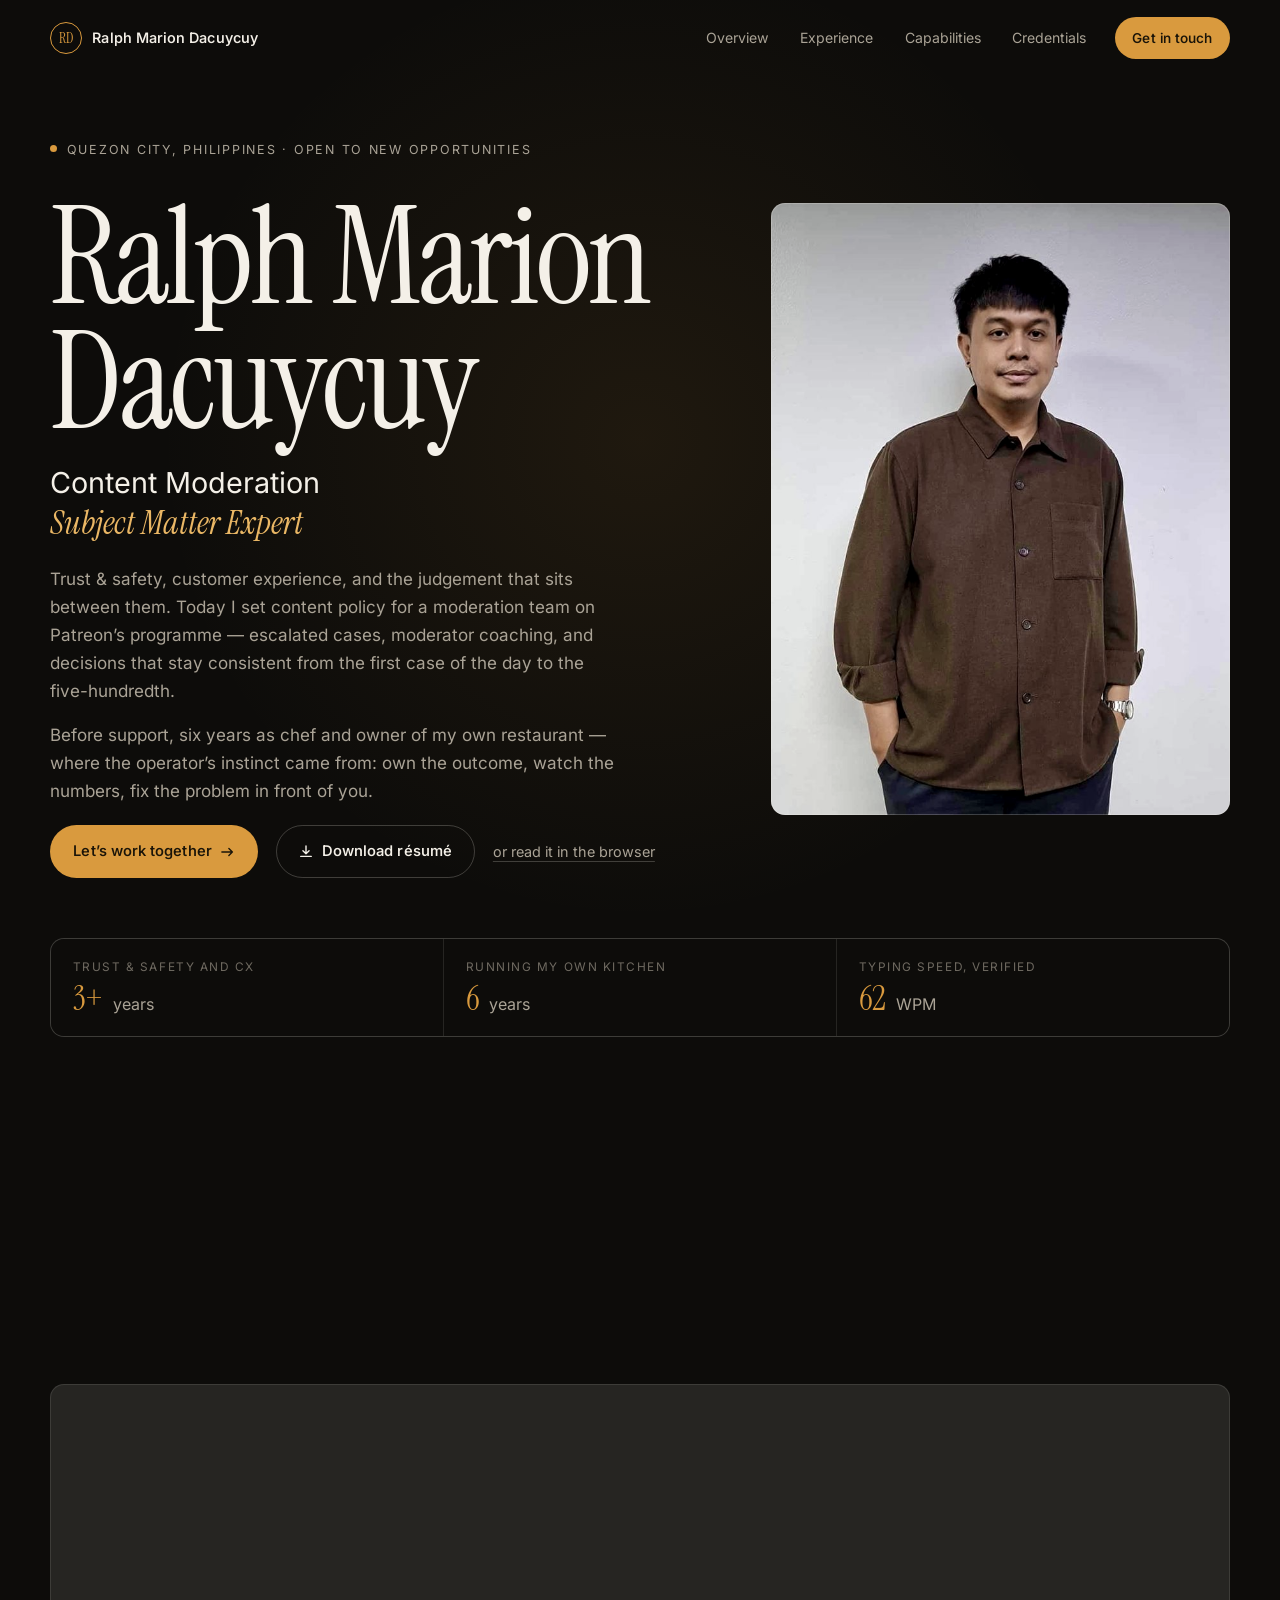
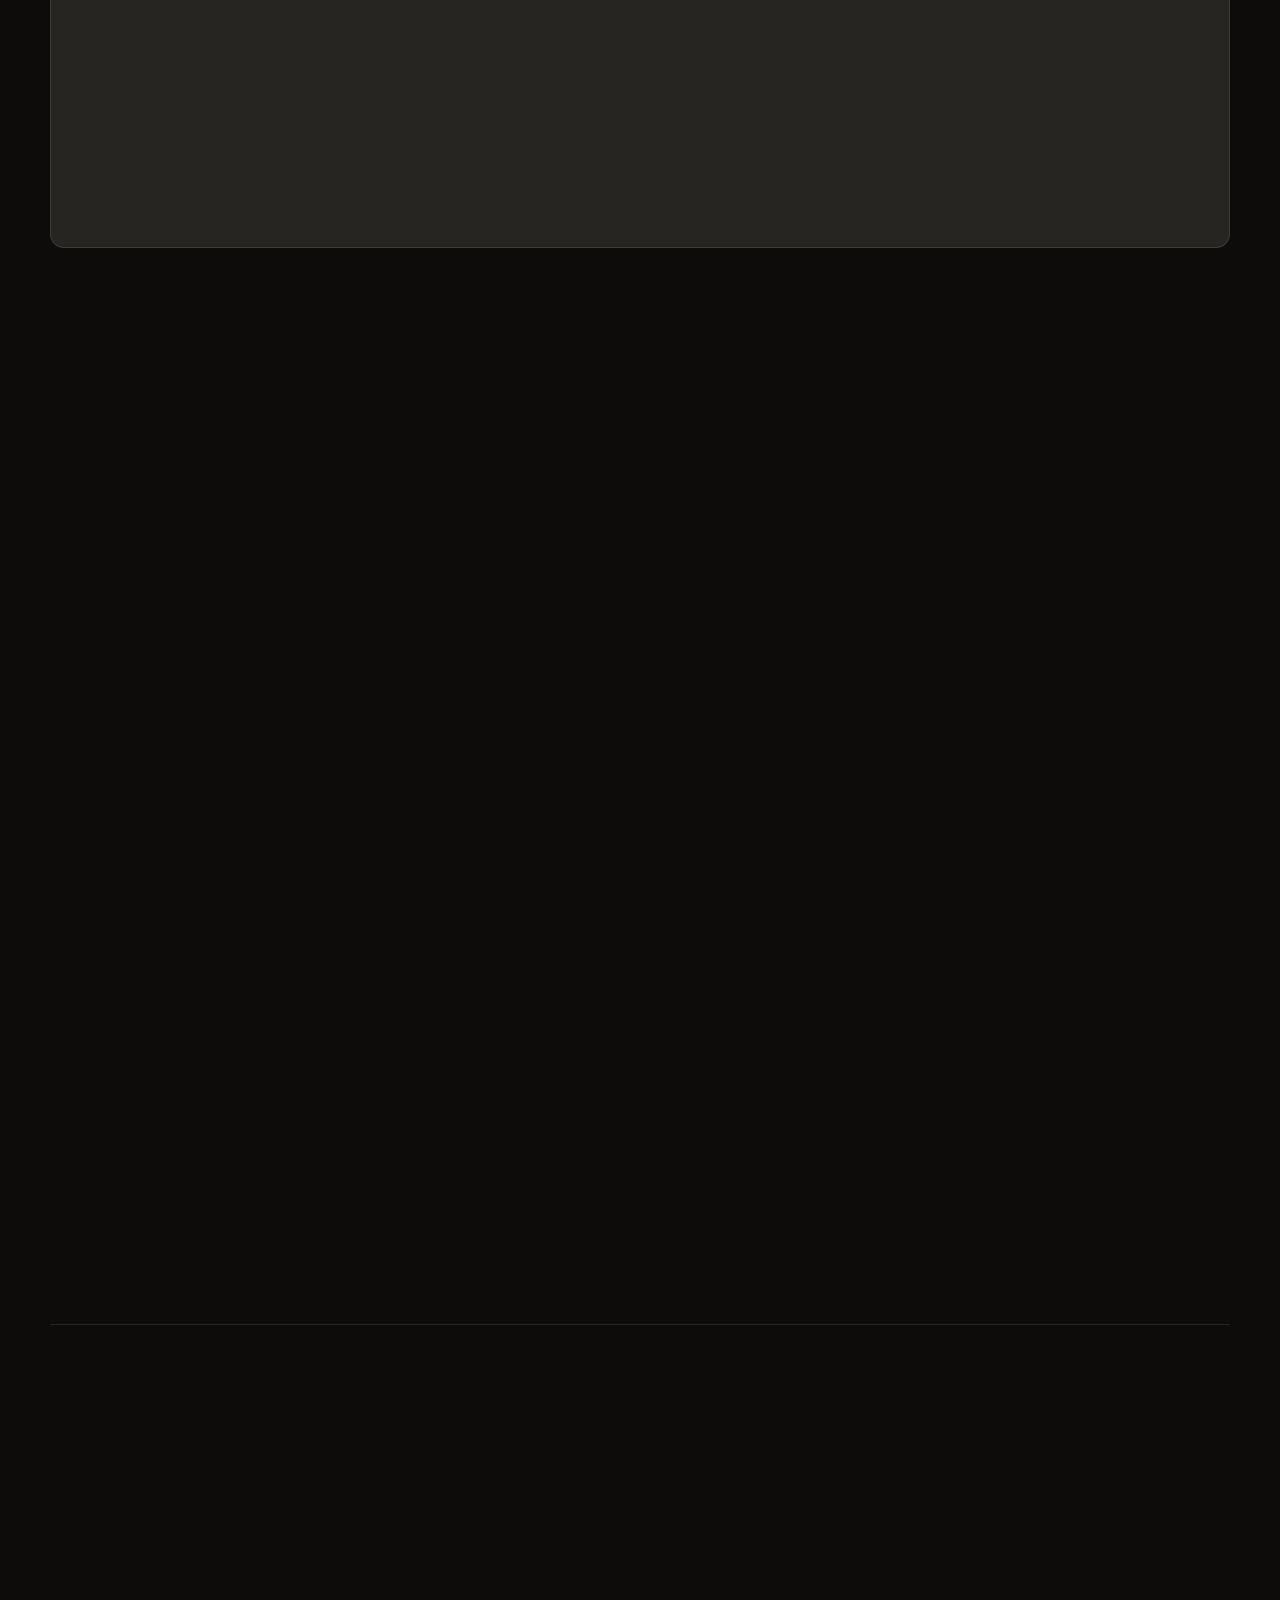
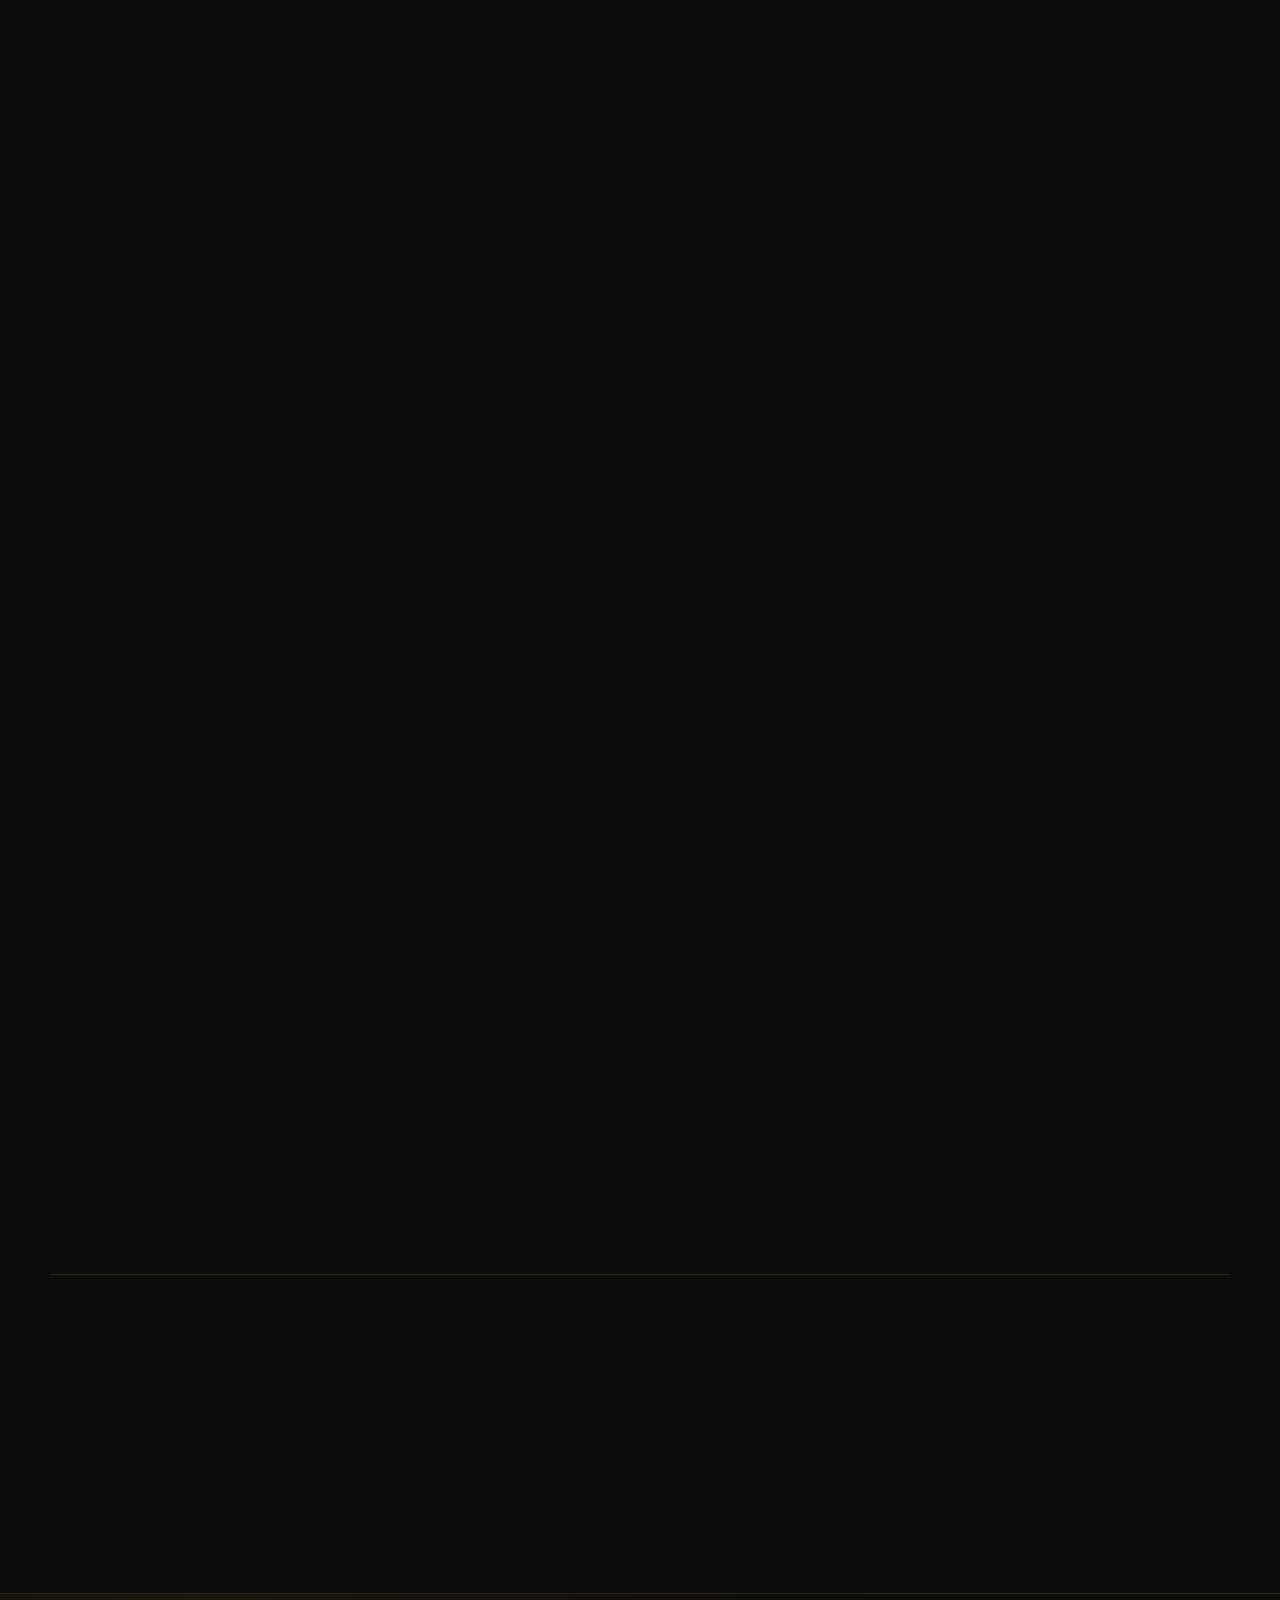
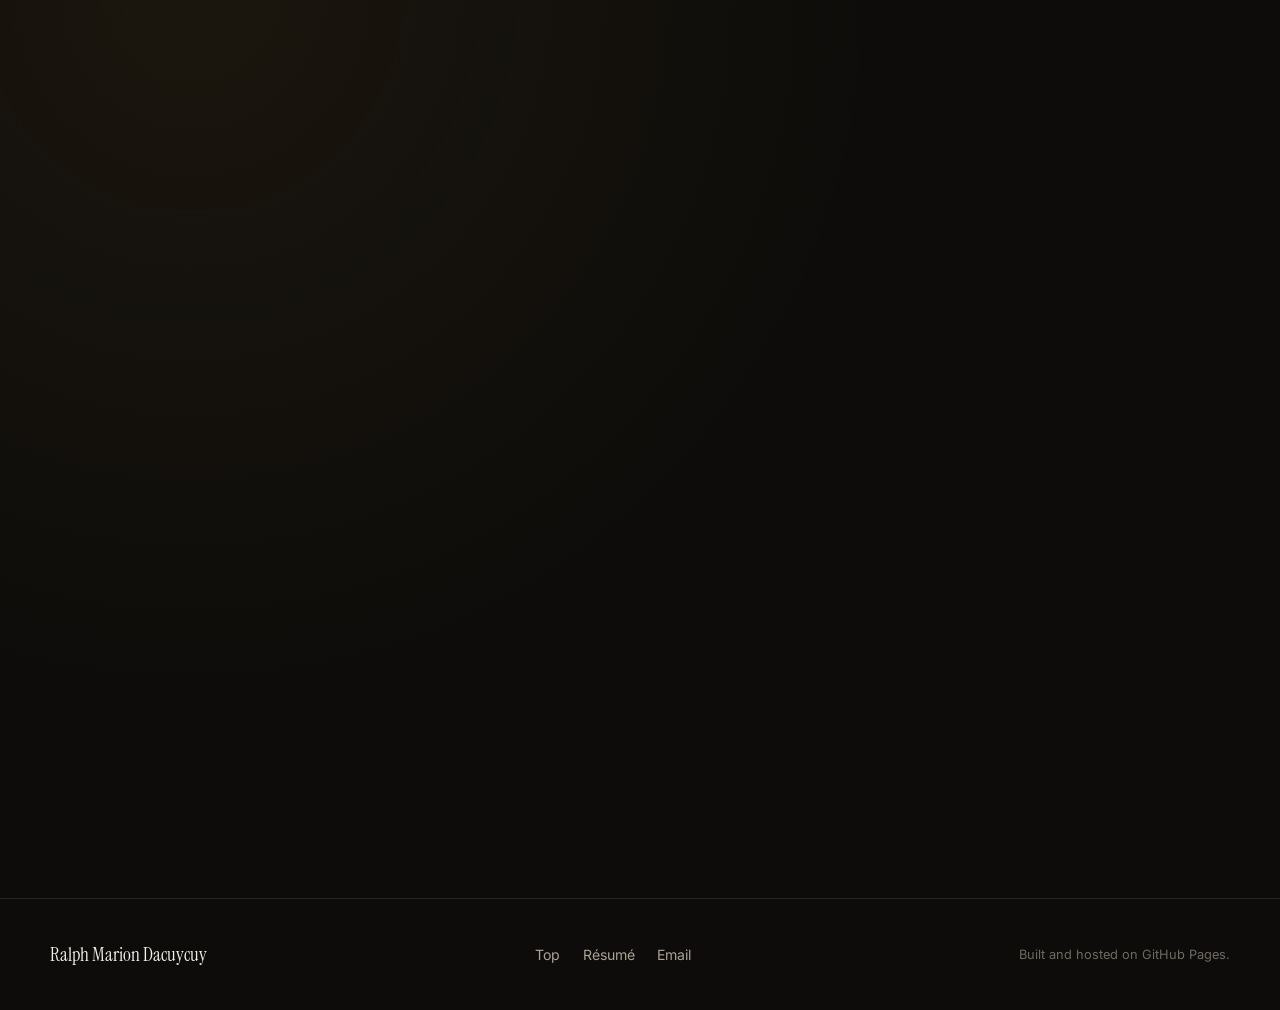
==== index.html @ 5652cc03 "feat: build one-page portfolio with experience and capabilities Editorial dark layout built around t" ====
<!DOCTYPE html>
<html lang="en">
<head>
<meta charset="utf-8">
<meta name="viewport" content="width=device-width, initial-scale=1">
<title>Ralph Marion Dacuycuy &mdash; Content Moderation &amp; Trust &amp; Safety Specialist</title>
<meta name="description" content="Ralph Marion Dacuycuy is a Content Moderation Subject Matter Expert based in Quezon City, Philippines. Three years across trust &amp; safety and customer experience programmes for Patreon, T-Mobile, Nike and Amazon sellers &mdash; after six years running his own restaurant.">
<meta name="author" content="Ralph Marion Dacuycuy">
<link rel="canonical" href="https://dralphmarion-hash.github.io/ralphmariondacuycuy/">

<meta property="og:type" content="profile">
<meta property="og:title" content="Ralph Marion Dacuycuy &mdash; Content Moderation &amp; Trust &amp; Safety Specialist">
<meta property="og:description" content="Content Moderation Subject Matter Expert. Three years in trust &amp; safety and customer experience, after six years running his own restaurant.">
<meta property="og:url" content="https://dralphmarion-hash.github.io/ralphmariondacuycuy/">
<meta property="og:image" content="https://dralphmarion-hash.github.io/ralphmariondacuycuy/assets/img/og.jpg">
<meta property="og:image:width" content="1200">
<meta property="og:image:height" content="630">
<meta property="og:image:alt" content="Ralph Marion Dacuycuy, Content Moderation Subject Matter Expert">
<meta property="og:locale" content="en_PH">
<meta property="profile:first_name" content="Ralph Marion">
<meta property="profile:last_name" content="Dacuycuy">
<meta name="twitter:card" content="summary_large_image">
<meta name="twitter:title" content="Ralph Marion Dacuycuy &mdash; Content Moderation &amp; Trust &amp; Safety Specialist">
<meta name="twitter:description" content="Content Moderation Subject Matter Expert. Three years in trust &amp; safety and customer experience, after six years running his own restaurant.">
<meta name="twitter:image" content="https://dralphmarion-hash.github.io/ralphmariondacuycuy/assets/img/og.jpg">
<meta name="theme-color" content="#0d0c0a">

<link rel="icon" href="assets/img/favicon.svg" type="image/svg+xml">
<link rel="alternate icon" href="assets/img/favicon-32.png" sizes="32x32" type="image/png">
<link rel="apple-touch-icon" href="assets/img/apple-touch-icon.png">

<link rel="preload" href="assets/fonts/instrument-serif-latin-400.woff2" as="font" type="font/woff2" crossorigin>
<link rel="preload" href="assets/fonts/inter-latin-var.woff2" as="font" type="font/woff2" crossorigin>
<link rel="stylesheet" href="assets/css/site.css">
<script>document.documentElement.classList.add('js');</script>

<script type="application/ld+json">
{
  "@context": "https://schema.org",
  "@type": "Person",
  "name": "Ralph Marion Dacuycuy",
  "jobTitle": "Content Moderator (Subject Matter Expert)",
  "url": "https://dralphmarion-hash.github.io/ralphmariondacuycuy/",
  "email": "mailto:dralphmarion@gmail.com",
  "image": "https://dralphmarion-hash.github.io/ralphmariondacuycuy/assets/img/portrait-720.jpg",
  "address": {
    "@type": "PostalAddress",
    "addressLocality": "Quezon City",
    "addressCountry": "PH"
  },
  "worksFor": { "@type": "Organization", "name": "IntouchCX" },
  "alumniOf": [
    { "@type": "EducationalOrganization", "name": "Colegio De San Lorenzo" },
    { "@type": "EducationalOrganization", "name": "Magsaysay Center for Hospitality and Culinary Arts" },
    { "@type": "EducationalOrganization", "name": "First Gourmet Academy" }
  ],
  "knowsAbout": [
    "Content moderation",
    "Trust and safety",
    "Content policy",
    "Customer experience",
    "Escalation management",
    "Amazon reimbursement claims",
    "Inventory management",
    "Restaurant operations"
  ]
}
</script>
</head>

<body>
<a class="skip-link" href="#main">Skip to main content</a>

<header class="site-header" id="site-header">
  <div class="wrap header-inner">
    <a class="brand" href="#top">
      <span class="brand-mark" aria-hidden="true">RD</span>
      <span class="brand-name">Ralph Marion Dacuycuy</span>
    </a>

    <nav class="nav-desktop" aria-label="Section navigation">
      <ul>
        <li><a href="#brief" class="nav-link">Overview</a></li>
        <li><a href="#experience" class="nav-link">Experience</a></li>
        <li><a href="#capabilities" class="nav-link">Capabilities</a></li>
        <li><a href="#credentials" class="nav-link">Credentials</a></li>
      </ul>
    </nav>

    <div class="header-actions">
      <a class="btn btn-sm btn-primary" href="#contact">Get in touch</a>
      <button class="nav-toggle" id="nav-toggle" type="button" aria-expanded="false" aria-controls="nav-mobile">
        <span class="nav-toggle-bars" aria-hidden="true"><span></span><span></span></span>
        <span class="sr-only">Open menu</span>
      </button>
    </div>
  </div>
  <div class="scroll-progress" id="scroll-progress" aria-hidden="true"></div>
</header>

<div class="nav-mobile" id="nav-mobile" hidden>
  <nav aria-label="Mobile navigation">
    <ul>
      <li><a href="#brief">Overview</a></li>
      <li><a href="#experience">Experience</a></li>
      <li><a href="#capabilities">Capabilities</a></li>
      <li><a href="#credentials">Credentials</a></li>
      <li><a href="#contact">Contact</a></li>
    </ul>
  </nav>
  <div class="nav-mobile-foot">
    <a class="btn btn-ghost" href="assets/docs/Ralph-Marion-Dacuycuy-Resume.pdf" download>Download r&eacute;sum&eacute; (PDF)</a>
  </div>
</div>

<main id="main">

  <!-- ============ HERO ============ -->
  <section class="hero" id="top">
    <div class="wrap hero-grid">
      <p class="hero-eyebrow">
        <span class="status-dot" aria-hidden="true"></span>
        Quezon City, Philippines &middot; Open to new opportunities
      </p>

      <h1 class="hero-title">Ralph Marion<br>Dacuycuy</h1>

      <p class="hero-role">
        Content Moderation <em>Subject&nbsp;Matter&nbsp;Expert</em>
      </p>

      <figure class="hero-portrait">
        <img src="assets/img/portrait-720.jpg"
             srcset="assets/img/portrait-720.jpg 720w, assets/img/portrait-1080.jpg 1080w"
             sizes="(min-width: 900px) 32vw, 62vw"
             width="720" height="960"
             alt="Portrait of Ralph Marion Dacuycuy"
             fetchpriority="high">
      </figure>

      <div class="hero-lede">
        <p>
          Trust &amp; safety, customer experience, and the judgement that sits between them.
          Today I set content policy for a moderation team on Patreon&rsquo;s programme &mdash;
          escalated cases, moderator coaching, and decisions that stay consistent from the
          first case of the day to the five-hundredth.
        </p>
        <p>
          Before support, six years as chef and owner of my own restaurant &mdash; where the
          operator&rsquo;s instinct came from: own the outcome, watch the numbers, fix the
          problem in front of you.
        </p>
      </div>

      <div class="hero-cta">
        <a class="btn btn-primary" href="#contact">
          Let&rsquo;s work together
          <svg aria-hidden="true" viewBox="0 0 16 16" width="14" height="14"><path d="M1 8h12M9 4l4 4-4 4" fill="none" stroke="currentColor" stroke-width="1.6" stroke-linecap="round" stroke-linejoin="round"/></svg>
        </a>
        <a class="btn btn-ghost" href="assets/docs/Ralph-Marion-Dacuycuy-Resume.pdf" download>
          <svg aria-hidden="true" viewBox="0 0 16 16" width="14" height="14"><path d="M8 1v9m0 0L4.5 6.5M8 10l3.5-3.5M2 13h12" fill="none" stroke="currentColor" stroke-width="1.6" stroke-linecap="round" stroke-linejoin="round"/></svg>
          Download r&eacute;sum&eacute;
        </a>
        <a class="link-quiet" href="resume.html">or read it in the browser</a>
      </div>

      <dl class="hero-facts">
        <div class="fact">
          <dt>Trust &amp; safety and CX</dt>
          <dd><span class="fact-num">3+</span> years</dd>
        </div>
        <div class="fact">
          <dt>Running my own kitchen</dt>
          <dd><span class="fact-num">6</span> years</dd>
        </div>
        <div class="fact">
          <dt>Typing speed, verified</dt>
          <dd><span class="fact-num">62</span> WPM</dd>
        </div>
      </dl>
    </div>
  </section>

  <!-- ============ THE BRIEF ============ -->
  <section class="section section-brief" id="brief" aria-labelledby="brief-title">
    <div class="wrap">
      <div class="section-head reveal">
        <p class="label"><span class="num">01</span> The short version</p>
        <h2 class="section-title" id="brief-title">If you only have twenty seconds</h2>
      </div>

      <div class="brief-grid">
        <div class="brief-card reveal">
          <h3>What I do now</h3>
          <p>
            Content Moderator, Subject Matter Expert at <strong>IntouchCX</strong> on the
            Patreon account. I own policy guidance, escalated-case review, and moderator
            coaching &mdash; the work that keeps a queue&rsquo;s decisions defensible.
          </p>
        </div>

        <div class="brief-card reveal">
          <h3>What I&rsquo;m looking for</h3>
          <p>
            Trust &amp; safety, content policy, or senior customer-experience roles where
            judgement and consistency matter more than raw volume &mdash; and where being
            the person others escalate to is the point of the job.
          </p>
        </div>

        <div class="brief-card reveal">
          <h3>What makes me different</h3>
          <p>
            Most moderation specialists have never carried a P&amp;L. I ran a restaurant
            for six years &mdash; operations, inventory, budgeting, and every complaint that
            came with it. I read a process the way an owner does.
          </p>
        </div>

        <div class="brief-card brief-card-wide reveal">
          <h3>Programmes I&rsquo;ve supported</h3>
          <ul class="account-list">
            <li><span class="account-name">Patreon</span><span class="account-via">via IntouchCX</span></li>
            <li><span class="account-name">T&#8209;Mobile</span><span class="account-via">via Alorica</span></li>
            <li><span class="account-name">Amazon sellers</span><span class="account-via">via Threecolts</span></li>
            <li><span class="account-name">Nike</span><span class="account-via">via Concentrix</span></li>
          </ul>
          <p class="account-note">
            Each of these was delivered as an employee of the outsourcing partner named,
            not of the brand itself.
          </p>
        </div>
      </div>
    </div>
  </section>

  <!-- ============ THROUGH-LINE ============ -->
  <section class="section section-pull" aria-label="Career through-line">
    <div class="wrap">
      <blockquote class="pull-quote reveal">
        <p>
          Every job I&rsquo;ve had comes down to the same thing: make the right call quickly,
          with incomplete information, for someone waiting on the other side.
          <span class="pull-accent">A kitchen taught me the speed. Support taught me the
          patience. Trust &amp; safety taught me the consistency.</span>
        </p>
      </blockquote>
    </div>
  </section>

  <!-- ============ EXPERIENCE ============ -->
  <section class="section section-experience" id="experience" aria-labelledby="experience-title">
    <div class="wrap">
      <div class="section-head reveal">
        <p class="label"><span class="num">02</span> Experience</p>
        <h2 class="section-title" id="experience-title">From the kitchen to the queue</h2>
      </div>

      <ol class="timeline">
        <li class="tl-item reveal" data-current="true">
          <div class="tl-meta">
            <p class="tl-date">Oct 2025 &mdash; Present</p>
            <p class="tl-tag">Trust &amp; safety</p>
          </div>
          <div class="tl-body">
            <h3 class="tl-role">Content Moderator <span class="tl-qual">(Subject Matter Expert)</span></h3>
            <p class="tl-org">IntouchCX <span class="tl-account">Patreon account</span></p>
            <ul class="tl-points">
              <li>Provide guidance and expertise on content policies to ensure accurate and consistent moderation decisions.</li>
              <li>Review complex or escalated cases and support moderators with quality feedback and coaching.</li>
              <li>Monitor trends and policy updates to improve moderation processes and maintain compliance standards.</li>
            </ul>
          </div>
        </li>

        <li class="tl-item reveal">
          <div class="tl-meta">
            <p class="tl-date">Oct 2024 &mdash; Sep 2025</p>
            <p class="tl-tag">Customer experience</p>
          </div>
          <div class="tl-body">
            <h3 class="tl-role">Chat Expert Representative</h3>
            <p class="tl-org">Alorica <span class="tl-account">T&#8209;Mobile account</span></p>
            <ul class="tl-points">
              <li>Quick, accurate response to customer inquiries.</li>
              <li>Troubleshoot and solve technical and service problems.</li>
              <li>Escalate complex cases and ensure customer satisfaction.</li>
            </ul>
          </div>
        </li>

        <li class="tl-item reveal">
          <div class="tl-meta">
            <p class="tl-date">Jan 2024 &mdash; Aug 2024</p>
            <p class="tl-tag">E&#8209;commerce operations</p>
          </div>
          <div class="tl-body">
            <h3 class="tl-role">Amazon Reimbursement Specialist</h3>
            <p class="tl-org">Threecolts</p>
            <ul class="tl-points">
              <li>Identify and audit discrepancies.</li>
              <li>Create, manage, and follow up on claims.</li>
              <li>Track, validate, and optimise recoveries.</li>
            </ul>
          </div>
        </li>

        <li class="tl-item reveal">
          <div class="tl-meta">
            <p class="tl-date">Jan 2023 &mdash; Dec 2023</p>
            <p class="tl-tag">Customer experience</p>
          </div>
          <div class="tl-body">
            <h3 class="tl-role">Advisor I, Customer Service</h3>
            <p class="tl-org">Concentrix CVG Philippines <span class="tl-account">Nike account</span></p>
            <ul class="tl-points">
              <li>Handle order-related inquiries and issues.</li>
              <li>Manage returns, refunds, and exchanges.</li>
              <li>Provide product support and personalised assistance.</li>
            </ul>
          </div>
        </li>

        <li class="tl-item reveal">
          <div class="tl-meta">
            <p class="tl-date">2016 &mdash; 2022</p>
            <p class="tl-tag">Ownership</p>
          </div>
          <div class="tl-body">
            <h3 class="tl-role">Chef &amp; Owner</h3>
            <p class="tl-org">Bun Bros.</p>
            <ul class="tl-points">
              <li>Manage operations, inventory, and quality standards.</li>
              <li>Oversee finances, budgeting, and profitability.</li>
              <li>Handle scheduling, resolve complaints, and focus on high satisfaction to build loyalty and repeat business.</li>
            </ul>
          </div>
        </li>
      </ol>
    </div>
  </section>

  <!-- ============ CAPABILITIES ============ -->
  <section class="section section-capabilities" id="capabilities" aria-labelledby="capabilities-title">
    <div class="wrap">
      <div class="section-head reveal">
        <p class="label"><span class="num">03</span> Capabilities</p>
        <h2 class="section-title" id="capabilities-title">What I actually bring</h2>
      </div>

      <div class="cap-grid">
        <article class="cap-card reveal">
          <h3 class="cap-title">Trust &amp; safety</h3>
          <ul class="tag-list">
            <li>Content policy guidance</li>
            <li>Escalated case review</li>
            <li>Moderation quality feedback</li>
            <li>Moderator coaching</li>
            <li>Policy &amp; trend monitoring</li>
            <li>Compliance standards</li>
          </ul>
        </article>

        <article class="cap-card reveal">
          <h3 class="cap-title">Customer experience</h3>
          <ul class="tag-list">
            <li>Email &amp; chat support</li>
            <li>Technical troubleshooting</li>
            <li>Escalation management</li>
            <li>Returns, refunds &amp; exchanges</li>
            <li>Order management</li>
            <li>CRM tools</li>
          </ul>
        </article>

        <article class="cap-card reveal">
          <h3 class="cap-title">Operations &amp; money</h3>
          <ul class="tag-list">
            <li>Reimbursement processing</li>
            <li>Claims management</li>
            <li>Discrepancy auditing</li>
            <li>Inventory management</li>
            <li>Budgeting &amp; profitability</li>
            <li>Basic accounting &amp; bookkeeping</li>
          </ul>
        </article>

        <article class="cap-card reveal">
          <h3 class="cap-title">Tools &amp; throughput</h3>
          <ul class="tag-list">
            <li>Microsoft Office</li>
            <li>CRM tools</li>
            <li>Data entry</li>
            <li>Typing &mdash; 62 WPM</li>
          </ul>
        </article>

        <article class="cap-card cap-card-quiet reveal">
          <h3 class="cap-title">Hospitality craft</h3>
          <p class="cap-note">From six years running Bun Bros.</p>
          <ul class="tag-list">
            <li>Recipe development</li>
            <li>Menu planning</li>
            <li>Food preparation &amp; safety</li>
          </ul>
        </article>
      </div>
    </div>
  </section>

  <!-- ============ CREDENTIALS ============ -->
  <section class="section section-credentials" id="credentials" aria-labelledby="credentials-title">
    <div class="wrap">
      <div class="section-head reveal">
        <p class="label"><span class="num">04</span> Credentials</p>
        <h2 class="section-title" id="credentials-title">Verifiable, not just claimed</h2>
      </div>

      <h3 class="sub-head reveal">Certifications</h3>
      <p class="sub-note reveal">
        Certificates of completion from Anthropic Education&rsquo;s free, self-paced courses,
        taken to work confidently alongside the AI tooling now used in moderation and support
        queues. Each one links to its official verification page &mdash; check them.
      </p>

      <ul class="cert-grid">
        <li class="cert-card reveal">
          <p class="cert-issuer">Anthropic Education</p>
          <h4 class="cert-name">Claude 101</h4>
          <p class="cert-date"><time datetime="2026-08-09">Completed 9 August 2026</time></p>
          <p class="cert-id">Credential ID <code>z3whpgfqcdu8</code></p>
          <a class="btn btn-outline btn-sm" href="https://verify.skilljar.com/c/z3whpgfqcdu8" target="_blank" rel="noopener noreferrer">
            Verify Claude 101 certificate
            <svg aria-hidden="true" viewBox="0 0 16 16" width="12" height="12"><path d="M6 3h7v7M13 3 4 12" fill="none" stroke="currentColor" stroke-width="1.6" stroke-linecap="round" stroke-linejoin="round"/></svg>
          </a>
        </li>

        <li class="cert-card reveal">
          <p class="cert-issuer">Anthropic Education</p>
          <h4 class="cert-name">Claude Code 101</h4>
          <p class="cert-date"><time datetime="2026-08-09">Completed 9 August 2026</time></p>
          <p class="cert-id">Credential ID <code>4yz83kj8ex7h</code></p>
          <a class="btn btn-outline btn-sm" href="https://verify.skilljar.com/c/4yz83kj8ex7h" target="_blank" rel="noopener noreferrer">
            Verify Claude Code 101 certificate
            <svg aria-hidden="true" viewBox="0 0 16 16" width="12" height="12"><path d="M6 3h7v7M13 3 4 12" fill="none" stroke="currentColor" stroke-width="1.6" stroke-linecap="round" stroke-linejoin="round"/></svg>
          </a>
        </li>

        <li class="cert-card reveal">
          <p class="cert-issuer">Anthropic Education</p>
          <h4 class="cert-name">Claude Platform 101</h4>
          <p class="cert-date"><time datetime="2026-08-09">Completed 9 August 2026</time></p>
          <p class="cert-id">Credential ID <code>9m87yphqqjq8</code></p>
          <a class="btn btn-outline btn-sm" href="https://verify.skilljar.com/c/9m87yphqqjq8" target="_blank" rel="noopener noreferrer">
            Verify Claude Platform 101 certificate
            <svg aria-hidden="true" viewBox="0 0 16 16" width="12" height="12"><path d="M6 3h7v7M13 3 4 12" fill="none" stroke="currentColor" stroke-width="1.6" stroke-linecap="round" stroke-linejoin="round"/></svg>
          </a>
        </li>
      </ul>

      <h3 class="sub-head reveal">Education</h3>
      <ul class="edu-list">
        <li class="edu-item reveal">
          <p class="edu-award">Bachelor of Science in Hotel and Restaurant Management</p>
          <p class="edu-school">Colegio De San Lorenzo</p>
          <p class="edu-years">2016 &ndash; 2017</p>
        </li>
        <li class="edu-item reveal">
          <p class="edu-award">Professional Culinary Arts</p>
          <p class="edu-school">Magsaysay Center for Hospitality and Culinary Arts</p>
          <p class="edu-years">2018 &ndash; 2019</p>
        </li>
        <li class="edu-item reveal">
          <p class="edu-award">Professional Culinary Arts</p>
          <p class="edu-school">First Gourmet Academy</p>
          <p class="edu-years">2014 &ndash; 2015</p>
        </li>
      </ul>
    </div>
  </section>

  <!-- ============ CONTACT ============ -->
  <section class="section section-contact" id="contact" aria-labelledby="contact-title">
    <div class="wrap contact-grid">
      <div class="contact-intro">
        <div class="section-head reveal">
          <p class="label"><span class="num">05</span> Contact</p>
          <h2 class="section-title" id="contact-title">Let&rsquo;s talk about the role</h2>
        </div>
        <p class="contact-blurb reveal">
          If you&rsquo;re hiring for trust &amp; safety, content policy or customer experience,
          I&rsquo;d like to hear about it. Send a message and it lands straight in my inbox &mdash;
          I reply to every genuine enquiry.
        </p>

        <ul class="contact-direct reveal">
          <li>
            <span class="cd-label">Email</span>
            <a href="mailto:dralphmarion@gmail.com">dralphmarion@gmail.com</a>
          </li>
          <li>
            <span class="cd-label">Phone</span>
            <a href="tel:+639563255324">0956 325 5324</a>
          </li>
          <li>
            <span class="cd-label">Based in</span>
            <span>Quezon City, Philippines</span>
          </li>
          <li>
            <span class="cd-label">R&eacute;sum&eacute;</span>
            <a href="assets/docs/Ralph-Marion-Dacuycuy-Resume.pdf" download>Download PDF</a>
          </li>
        </ul>
      </div>

      <div class="contact-form-wrap reveal">
        <form class="contact-form" id="contact-form" novalidate
              action="https://formsubmit.co/dralphmarion@gmail.com" method="POST">
          <input type="hidden" name="_subject" value="Portfolio enquiry for Ralph Marion Dacuycuy">
          <input type="hidden" name="_template" value="table">
          <input type="hidden" name="_captcha" value="false">
          <input type="text" name="_honey" class="honeypot" tabindex="-1" autocomplete="off" aria-hidden="true">

          <div class="field">
            <label for="cf-name">Your name <span class="req" aria-hidden="true">*</span></label>
            <input type="text" id="cf-name" name="name" required autocomplete="name"
                   aria-describedby="cf-name-err" maxlength="120">
            <p class="field-err" id="cf-name-err" role="alert"></p>
          </div>

          <div class="field">
            <label for="cf-email">Your email <span class="req" aria-hidden="true">*</span></label>
            <input type="email" id="cf-email" name="email" required autocomplete="email"
                   aria-describedby="cf-email-err" maxlength="180">
            <p class="field-err" id="cf-email-err" role="alert"></p>
          </div>

          <div class="field">
            <label for="cf-company">Company or organisation <span class="opt">(optional)</span></label>
            <input type="text" id="cf-company" name="company" autocomplete="organization" maxlength="120">
          </div>

          <div class="field">
            <label for="cf-message">Message <span class="req" aria-hidden="true">*</span></label>
            <textarea id="cf-message" name="message" rows="5" required
                      aria-describedby="cf-message-err" maxlength="4000"></textarea>
            <p class="field-err" id="cf-message-err" role="alert"></p>
          </div>

          <button class="btn btn-primary btn-block" type="submit" id="cf-submit">
            <span class="btn-label">Send message</span>
            <span class="spinner" aria-hidden="true"></span>
          </button>

          <p class="form-status" id="form-status" role="status" aria-live="polite"></p>
          <p class="form-fineprint">
            Your message is delivered by e-mail through FormSubmit. Nothing is stored on this
            site, and your address is used only to reply.
          </p>
        </form>
      </div>
    </div>
  </section>
</main>

<footer class="site-footer">
  <div class="wrap footer-inner">
    <p class="footer-name">Ralph Marion Dacuycuy</p>
    <nav class="footer-nav" aria-label="Footer navigation">
      <a href="#top">Top</a>
      <a href="resume.html">R&eacute;sum&eacute;</a>
      <a href="mailto:dralphmarion@gmail.com">Email</a>
    </nav>
    <p class="footer-note">Built and hosted on GitHub Pages.</p>
  </div>
</footer>

<script src="assets/js/site.js" defer></script>
</body>
</html>
---- assets/css/site.css ----
/* ==========================================================================
   Ralph Marion Dacuycuy - portfolio
   Hand-written CSS, no framework, no build step.
   ========================================================================== */

/* ---------- Fonts (self-hosted, latin subset) ---------- */
@font-face {
  font-family: 'Instrument Serif';
  src: url('../fonts/instrument-serif-latin-400.woff2') format('woff2');
  font-weight: 400;
  font-style: normal;
  font-display: swap;
}
@font-face {
  font-family: 'Instrument Serif';
  src: url('../fonts/instrument-serif-latin-400-italic.woff2') format('woff2');
  font-weight: 400;
  font-style: italic;
  font-display: swap;
}
@font-face {
  font-family: 'Inter';
  src: url('../fonts/inter-latin-var.woff2') format('woff2');
  font-weight: 100 900;
  font-style: normal;
  font-display: swap;
}

/* ---------- Tokens ---------- */
:root {
  --ink:        #0d0c0a;
  --ink-raise:  #141311;
  --paper:      #f4f0e8;
  --paper-dim:  #aaa396;
  --paper-faint:#6f6a61;
  --accent:     #d99a3e;
  --accent-hi:  #eab765;
  --accent-ink: #1a1408;
  --line:       rgba(244, 240, 232, 0.11);
  --line-strong:rgba(244, 240, 232, 0.22);

  --font-display: 'Instrument Serif', Georgia, 'Times New Roman', serif;
  --font-sans: 'Inter', -apple-system, BlinkMacSystemFont, 'Segoe UI', Roboto,
               'Helvetica Neue', Arial, sans-serif;

  --gutter: clamp(1.25rem, 4vw, 3rem);
  --maxw: 1180px;
  --rail: 210px;              /* editorial left column on desktop */
  --section-y: clamp(3.5rem, 8vw, 6.5rem);
  --radius: 14px;
  --ease: cubic-bezier(0.22, 0.61, 0.36, 1);
}

/* ---------- Reset ---------- */
*, *::before, *::after { box-sizing: border-box; }
html {
  -webkit-text-size-adjust: 100%;
  scroll-behavior: smooth;
  scroll-padding-top: 90px;
}
body {
  margin: 0;
  background: var(--ink);
  color: var(--paper);
  font-family: var(--font-sans);
  font-size: 1.0625rem;
  line-height: 1.65;
  text-wrap: pretty;
  font-synthesis-weight: none;
  -webkit-font-smoothing: antialiased;
  overflow-x: clip;
}
h1, h2, h3, h4, p, ul, ol, dl, dd, figure, blockquote { margin: 0; }
ul, ol { padding: 0; list-style: none; }
img { display: block; max-width: 100%; height: auto; }
a { color: inherit; }
button { font: inherit; color: inherit; }

:where(a, button, input, textarea, summary):focus-visible {
  outline: 2px solid var(--accent-hi);
  outline-offset: 3px;
  border-radius: 3px;
}

/* ---------- Helpers ---------- */
.wrap {
  width: min(100% - (var(--gutter) * 2), var(--maxw));
  margin-inline: auto;
}
.sr-only {
  position: absolute; width: 1px; height: 1px;
  padding: 0; margin: -1px; overflow: hidden;
  clip: rect(0 0 0 0); clip-path: inset(50%); white-space: nowrap;
}
.skip-link {
  position: absolute; left: 50%; top: 0; transform: translate(-50%, -120%);
  z-index: 200; background: var(--accent); color: var(--accent-ink);
  padding: 0.7rem 1.2rem; font-weight: 600; font-size: 0.9rem;
  border-radius: 0 0 8px 8px; text-decoration: none;
  transition: transform 0.2s var(--ease);
}
.skip-link:focus { transform: translate(-50%, 0); }

.label {
  font-size: 0.72rem;
  letter-spacing: 0.2em;
  text-transform: uppercase;
  color: var(--paper-dim);
  font-weight: 500;
}
.label .num {
  color: var(--accent);
  font-variant-numeric: tabular-nums;
  margin-right: 0.6em;
}

/* ---------- Reveal on scroll (only when JS is running) ---------- */
.js .reveal {
  opacity: 0;
  transform: translateY(18px);
  transition: opacity 0.7s var(--ease), transform 0.7s var(--ease);
  transition-delay: var(--reveal-delay, 0ms);
}
.js .reveal.is-visible { opacity: 1; transform: none; }

@media (prefers-reduced-motion: reduce) {
  html { scroll-behavior: auto; }
  .js .reveal { opacity: 1; transform: none; transition: none; }
  *, *::before, *::after {
    animation-duration: 0.01ms !important;
    animation-iteration-count: 1 !important;
    transition-duration: 0.01ms !important;
    scroll-behavior: auto !important;
  }
}

/* ==========================================================================
   Buttons
   ========================================================================== */
.btn {
  display: inline-flex;
  align-items: center;
  gap: 0.55rem;
  padding: 0.85rem 1.4rem;
  border-radius: 999px;
  border: 1px solid transparent;
  font-size: 0.92rem;
  font-weight: 550;
  letter-spacing: 0.005em;
  text-decoration: none;
  cursor: pointer;
  white-space: nowrap;
  max-width: 100%;
  /* Asymmetric timing: quick to engage, slow to release. */
  transition: background-color 0.9s var(--ease), border-color 0.9s var(--ease),
              color 0.9s var(--ease), transform 0.9s var(--ease);
}
.btn:hover { transform: translateY(-2px); transition-duration: 0.25s; }
.btn:active { transform: translateY(0); transition-duration: 0.08s; }
.btn svg { flex: 0 0 auto; }

.btn-primary { background: var(--accent); color: var(--accent-ink); }
.btn-primary:hover { background: var(--accent-hi); }

.btn-ghost { border-color: var(--line-strong); color: var(--paper); background: transparent; }
.btn-ghost:hover { border-color: var(--paper); background: rgba(244, 240, 232, 0.06); }

.btn-outline {
  border-color: var(--line-strong);
  color: var(--paper);
  background: transparent;
  font-size: 0.84rem;
  padding: 0.6rem 1.05rem;
}
.btn-outline:hover { border-color: var(--accent); color: var(--accent-hi); }

.btn-sm { padding: 0.55rem 1.05rem; font-size: 0.85rem; }
.btn-block { width: 100%; justify-content: center; }

.link-quiet {
  color: var(--paper-dim);
  font-size: 0.9rem;
  text-underline-offset: 4px;
  text-decoration-color: var(--line-strong);
}
.link-quiet:hover { color: var(--paper); text-decoration-color: currentColor; }

/* ==========================================================================
   Header
   ========================================================================== */
.site-header {
  position: fixed;
  inset: 0 0 auto 0;
  z-index: 100;
  transition: background-color 0.3s var(--ease), border-color 0.3s var(--ease);
  border-bottom: 1px solid transparent;
}
.site-header.is-stuck {
  background: rgba(13, 12, 10, 0.82);
  backdrop-filter: blur(14px);
  -webkit-backdrop-filter: blur(14px);
  border-bottom-color: var(--line);
}
.header-inner {
  display: flex;
  align-items: center;
  gap: 1rem;
  min-height: 68px;
}
.brand {
  display: inline-flex;
  align-items: center;
  gap: 0.65rem;
  text-decoration: none;
  margin-right: auto;
  min-width: 0;
}
.brand-mark {
  display: grid;
  place-items: center;
  width: 32px; height: 32px;
  flex: 0 0 auto;
  border: 1px solid var(--accent);
  border-radius: 50%;
  color: var(--accent);
  font-family: var(--font-display);
  font-size: 0.86rem;
  letter-spacing: 0.02em;
  padding-left: 1px;
}
.brand-name {
  font-size: 0.9rem;
  font-weight: 550;
  letter-spacing: 0.005em;
  white-space: nowrap;
  overflow: hidden;
  text-overflow: ellipsis;
}

.nav-desktop { display: none; }
.nav-desktop ul { display: flex; gap: 0.35rem; }
.nav-link {
  display: block;
  padding: 0.45rem 0.8rem;
  border-radius: 999px;
  font-size: 0.88rem;
  color: var(--paper-dim);
  text-decoration: none;
  transition: color 0.2s var(--ease), background-color 0.2s var(--ease);
}
.nav-link:hover { color: var(--paper); background: rgba(244, 240, 232, 0.06); }
.nav-link.is-active { color: var(--accent-hi); }

.header-actions { display: flex; align-items: center; gap: 0.6rem; flex: 0 0 auto; }
.header-actions .btn-primary { display: none; }

.nav-toggle {
  display: none;
  width: 42px; height: 42px;
  border: 1px solid var(--line-strong);
  border-radius: 50%;
  background: transparent;
  cursor: pointer;
  align-items: center;
  justify-content: center;
}
.js .nav-toggle { display: inline-flex; }
.nav-toggle-bars { display: grid; gap: 5px; width: 16px; }
.nav-toggle-bars span {
  display: block; height: 1.5px; width: 100%;
  background: var(--paper); border-radius: 2px;
  transition: transform 0.25s var(--ease), opacity 0.2s var(--ease);
}
.nav-toggle[aria-expanded="true"] .nav-toggle-bars span:first-child { transform: translateY(3.25px) rotate(45deg); }
.nav-toggle[aria-expanded="true"] .nav-toggle-bars span:last-child  { transform: translateY(-3.25px) rotate(-45deg); }

.scroll-progress {
  height: 2px;
  width: 100%;
  transform-origin: 0 50%;
  transform: scaleX(var(--progress, 0));
  background: linear-gradient(90deg, var(--accent), var(--accent-hi));
  opacity: 0;
  transition: opacity 0.3s var(--ease);
}
.site-header.is-stuck .scroll-progress { opacity: 1; }

@media (min-width: 900px) {
  .nav-desktop { display: block; }
  .header-actions .btn-primary { display: inline-flex; }
  .js .nav-toggle { display: none; }
  .header-inner { min-height: 76px; }
}

/* ---------- Mobile overlay nav ---------- */
.nav-mobile {
  position: fixed;
  inset: 0;
  z-index: 99;
  background: var(--ink);
  padding: calc(68px + 2rem) var(--gutter) 2rem;
  display: flex;
  flex-direction: column;
  justify-content: space-between;
  overflow-y: auto;
  overscroll-behavior: contain;
}
.nav-mobile[hidden] { display: none; }
.nav-mobile ul { display: grid; gap: 0.25rem; }
/* Scoped to the link list so the footer button keeps its own button styling. */
.nav-mobile nav a {
  display: block;
  padding: 0.7rem 0;
  font-family: var(--font-display);
  font-size: clamp(2rem, 9vw, 2.9rem);
  line-height: 1.1;
  text-decoration: none;
  border-bottom: 1px solid var(--line);
}
.nav-mobile nav a:hover { color: var(--accent-hi); }
.nav-mobile-foot { padding-top: 2rem; }
body.nav-open { overflow: hidden; }

/* ==========================================================================
   Hero
   ========================================================================== */
.hero {
  padding-top: clamp(6.5rem, 13vw, 8.75rem);
  padding-bottom: clamp(2.5rem, 5vw, 4rem);
  position: relative;
  /* The decorative glow below is wider than the viewport on purpose; clip it here
     so it can never contribute to the document's horizontal scroll width. */
  overflow: clip;
}
.hero::before {
  content: '';
  position: absolute;
  top: -10%; left: 50%;
  width: min(120vw, 1100px);
  aspect-ratio: 1;
  transform: translateX(-50%);
  background: radial-gradient(circle, rgba(217, 154, 62, 0.09), transparent 62%);
  pointer-events: none;
  z-index: -1;
}
.hero-grid {
  display: grid;
  gap: 1.25rem 3rem;
  grid-template-areas:
    "eyebrow"
    "title"
    "role"
    "portrait"
    "lede"
    "cta"
    "facts";
}
/* The hero is above the fold, so it never waits on a scroll observer -- it is
   visible by default and only gets a short CSS entrance when motion is welcome. */
@media (prefers-reduced-motion: no-preference) {
  .hero-grid > * { animation: hero-in 0.75s var(--ease) both; }
  .hero-eyebrow  { animation-delay: 0.04s; }
  .hero-title    { animation-delay: 0.10s; }
  .hero-role     { animation-delay: 0.18s; }
  .hero-portrait { animation-delay: 0.14s; }
  .hero-lede     { animation-delay: 0.26s; }
  .hero-cta      { animation-delay: 0.34s; }
  .hero-facts    { animation-delay: 0.42s; }
}
@keyframes hero-in {
  from { opacity: 0; transform: translateY(16px); }
}

.hero-eyebrow  { grid-area: eyebrow; }
.hero-title    { grid-area: title; }
.hero-role     { grid-area: role; }
.hero-portrait { grid-area: portrait; }
.hero-lede     { grid-area: lede; }
.hero-cta      { grid-area: cta; }
.hero-facts    { grid-area: facts; }

.hero-eyebrow {
  display: flex;
  align-items: flex-start;
  gap: 0.6rem;
  font-size: 0.78rem;
  letter-spacing: 0.14em;
  text-transform: uppercase;
  color: var(--paper-dim);
}
.status-dot {
  width: 7px; height: 7px; border-radius: 50%;
  margin-top: 0.42em;
  background: var(--accent);
  box-shadow: 0 0 0 0 rgba(217, 154, 62, 0.6);
  animation: pulse 2.8s ease-out infinite;
  flex: 0 0 auto;
}
@keyframes pulse {
  0%   { box-shadow: 0 0 0 0 rgba(217, 154, 62, 0.55); }
  70%  { box-shadow: 0 0 0 9px rgba(217, 154, 62, 0); }
  100% { box-shadow: 0 0 0 0 rgba(217, 154, 62, 0); }
}

.hero-title {
  font-family: var(--font-display);
  font-weight: 400;
  font-size: clamp(2.9rem, 12.5vw, 8.5rem);
  line-height: 0.92;
  letter-spacing: -0.022em;
  margin-block: 0.1em 0;
}
.hero-role {
  font-size: clamp(1.2rem, 1rem + 1vw, 1.8rem);
  line-height: 1.3;
  color: var(--paper);
  max-width: 24ch;
  text-wrap: balance;
}
.hero-role em {
  font-family: var(--font-display);
  font-style: italic;
  color: var(--accent-hi);
  font-size: 1.14em;
}
.hero-lede {
  display: grid;
  gap: 1rem;
  color: var(--paper-dim);
  max-width: 54ch;
}
.hero-lede strong { color: var(--paper); font-weight: 550; }

.hero-portrait {
  position: relative;
  max-width: 232px;
  width: 100%;
}
.hero-portrait img {
  width: 100%;
  aspect-ratio: 3 / 4;
  object-fit: cover;
  border-radius: var(--radius);
  filter: grayscale(0.28) contrast(1.03);
  transition: filter 0.5s var(--ease);
}
.hero-portrait:hover img { filter: grayscale(0) contrast(1); }
.hero-portrait::after {
  content: '';
  position: absolute;
  inset: 0;
  border-radius: var(--radius);
  box-shadow: inset 0 0 0 1px var(--line-strong);
  pointer-events: none;
}

.hero-cta {
  display: flex;
  flex-wrap: wrap;
  align-items: center;
  gap: 0.8rem 1.1rem;
}
.hero-facts {
  display: grid;
  gap: 1px;
  grid-template-columns: 1fr;
  background: var(--line);
  border: 1px solid var(--line);
  border-radius: var(--radius);
  overflow: hidden;
  margin-top: 1rem;
}
.fact { background: var(--ink); padding: 1.15rem 1.35rem; }
.fact dt {
  font-size: 0.74rem;
  letter-spacing: 0.13em;
  text-transform: uppercase;
  color: var(--paper-faint);
  margin-bottom: 0.3rem;
}
.fact dd {
  margin: 0;
  font-size: 1rem;
  color: var(--paper-dim);
}
.fact-num {
  font-family: var(--font-display);
  font-size: 2.1rem;
  line-height: 1;
  color: var(--accent);
  margin-right: 0.3rem;
  letter-spacing: -0.01em;
}

@media (min-width: 560px) {
  .hero-facts { grid-template-columns: repeat(3, 1fr); }
}
@media (min-width: 900px) {
  .hero-grid {
    grid-template-columns: minmax(0, 1.1fr) minmax(0, 0.75fr);
    grid-template-areas:
      "eyebrow  portrait"
      "title    portrait"
      "role     portrait"
      "lede     portrait"
      "cta      portrait"
      "facts    facts";
    align-content: start;
  }
  .hero-portrait {
    align-self: center;
    justify-self: end;
    max-width: 100%;
  }
  .hero-facts { margin-top: 2.5rem; }
}

/* ==========================================================================
   Sections
   ========================================================================== */
.section { padding-block: var(--section-y); }
.section-head { display: grid; gap: 0.9rem; margin-bottom: clamp(2rem, 5vw, 3.5rem); }
.section-title {
  font-family: var(--font-display);
  font-weight: 400;
  font-size: clamp(2rem, 1.4rem + 3vw, 3.9rem);
  line-height: 1.03;
  letter-spacing: -0.02em;
  max-width: 18ch;
  text-wrap: balance;
}
.sub-head {
  font-size: 0.76rem;
  letter-spacing: 0.2em;
  text-transform: uppercase;
  color: var(--paper-dim);
  font-weight: 500;
  padding-bottom: 0.9rem;
  border-bottom: 1px solid var(--line);
  margin-bottom: 1.6rem;
}
.sub-note {
  color: var(--paper-dim);
  max-width: 58ch;
  margin-top: -0.6rem;
  margin-bottom: 1.8rem;
  font-size: 0.95rem;
}

@media (min-width: 900px) {
  .section-head {
    grid-template-columns: var(--rail) minmax(0, 1fr);
    gap: 2.5rem;
    align-items: start;
  }
  .section-head .label { padding-top: 0.9rem; }
}

/* ---------- 01 Brief ---------- */
.brief-grid {
  display: grid;
  gap: 1px;
  background: var(--line);
  border: 1px solid var(--line);
  border-radius: var(--radius);
  overflow: hidden;
}
.brief-card { background: var(--ink); padding: clamp(1.5rem, 3.5vw, 2.2rem); }
.brief-card h3 {
  font-size: 0.74rem;
  letter-spacing: 0.16em;
  text-transform: uppercase;
  color: var(--accent);
  font-weight: 600;
  margin-bottom: 0.85rem;
}
.brief-card p { color: var(--paper-dim); font-size: 0.98rem; }
.brief-card strong { color: var(--paper); font-weight: 600; }

.account-list {
  display: grid;
  gap: 0.9rem;
  grid-template-columns: repeat(auto-fit, minmax(150px, 1fr));
  margin-bottom: 1.1rem;
}
.account-name {
  display: block;
  font-family: var(--font-display);
  font-size: clamp(1.5rem, 3.6vw, 2.05rem);
  line-height: 1.1;
  color: var(--paper);
  letter-spacing: -0.015em;
}
.account-via {
  display: block;
  font-size: 0.74rem;
  letter-spacing: 0.09em;
  text-transform: uppercase;
  color: var(--paper-faint);
  margin-top: 0.15rem;
}
.account-note { font-size: 0.85rem !important; color: var(--paper-faint) !important; }

@media (min-width: 760px) {
  .brief-grid { grid-template-columns: repeat(3, 1fr); }
  .brief-card-wide { grid-column: 1 / -1; }
}

/* ---------- Pull quote ---------- */
.section-pull { padding-block: clamp(2.5rem, 6vw, 4.5rem); }
.pull-quote p {
  font-family: var(--font-display);
  font-size: clamp(1.6rem, 1.1rem + 2.6vw, 3.1rem);
  line-height: 1.18;
  letter-spacing: -0.018em;
  max-width: 24ch;
  text-wrap: balance;
}
.pull-accent { color: var(--accent); display: block; margin-top: 0.4em; }

@media (min-width: 900px) {
  .pull-quote { padding-left: calc(var(--rail) + 2.5rem); }
  .pull-quote p { max-width: 26ch; }
}

/* ---------- 02 Experience ---------- */
.timeline { border-top: 1px solid var(--line); }
.tl-item {
  display: grid;
  gap: 0.9rem;
  padding-block: clamp(1.8rem, 4vw, 2.6rem);
  border-bottom: 1px solid var(--line);
  position: relative;
  transition: background-color 0.3s var(--ease);
}
.tl-meta { display: flex; flex-wrap: wrap; align-items: baseline; gap: 0.5rem 1rem; }
.tl-date {
  font-size: 0.82rem;
  color: var(--paper-dim);
  font-variant-numeric: tabular-nums;
  letter-spacing: 0.02em;
}
.tl-tag {
  font-size: 0.68rem;
  letter-spacing: 0.14em;
  text-transform: uppercase;
  color: var(--paper-faint);
}
.tl-item[data-current="true"] .tl-date { color: var(--accent); }
.tl-item[data-current="true"] .tl-date::after {
  content: 'Current';
  display: inline-block;
  margin-left: 0.7rem;
  padding: 0.12rem 0.55rem;
  border: 1px solid var(--accent);
  border-radius: 999px;
  font-size: 0.63rem;
  letter-spacing: 0.13em;
  text-transform: uppercase;
  vertical-align: 2px;
}
.tl-role {
  font-family: var(--font-display);
  font-weight: 400;
  font-size: clamp(1.45rem, 1.1rem + 1.5vw, 2.25rem);
  line-height: 1.1;
  letter-spacing: -0.015em;
}
.tl-qual { color: var(--paper-dim); font-size: 0.62em; }
.tl-org {
  margin-top: 0.35rem;
  margin-bottom: 1rem;
  font-size: 0.95rem;
  color: var(--paper);
  font-weight: 550;
}
.tl-account {
  display: inline-block;
  margin-left: 0.55rem;
  padding: 0.12rem 0.6rem;
  border-radius: 999px;
  background: rgba(217, 154, 62, 0.12);
  color: var(--accent-hi);
  font-size: 0.74rem;
  font-weight: 500;
  letter-spacing: 0.02em;
  vertical-align: 1px;
}
.tl-points { display: grid; gap: 0.55rem; max-width: 62ch; }
.tl-points li {
  position: relative;
  padding-left: 1.3rem;
  color: var(--paper-dim);
  font-size: 0.96rem;
}
.tl-points li::before {
  content: '';
  position: absolute;
  left: 0; top: 0.62em;
  width: 6px; height: 1px;
  background: var(--accent);
}

@media (min-width: 900px) {
  .tl-item { grid-template-columns: var(--rail) minmax(0, 1fr); gap: 2.5rem; }
  .tl-meta { display: block; padding-top: 0.4rem; }
  .tl-date { display: block; margin-bottom: 0.45rem; }
  .tl-item[data-current="true"] .tl-date::after { margin-left: 0; margin-top: 0.5rem; display: block; width: fit-content; }
  .tl-item:hover { background: rgba(244, 240, 232, 0.02); }
}

/* ---------- 03 Capabilities ---------- */
.cap-grid {
  display: grid;
  gap: 1.1rem;
  grid-template-columns: repeat(auto-fit, minmax(min(100%, 240px), 1fr));
}
/* The hospitality card is deliberately secondary: it runs full width as a quiet
   footer row rather than being orphaned at the end of the card grid. */
.cap-card-quiet { grid-column: 1 / -1; }
.cap-card {
  border: 1px solid var(--line);
  border-radius: var(--radius);
  padding: clamp(1.4rem, 3vw, 1.9rem);
  background: linear-gradient(180deg, rgba(244, 240, 232, 0.025), transparent);
  transition: border-color 0.3s var(--ease);
}
.cap-card:hover { border-color: var(--line-strong); }
.cap-title {
  font-family: var(--font-display);
  font-weight: 400;
  font-size: 1.5rem;
  line-height: 1.15;
  margin-bottom: 1.1rem;
  letter-spacing: -0.01em;
}
.cap-note {
  font-size: 0.8rem;
  color: var(--paper-faint);
  margin-top: -0.8rem;
  margin-bottom: 1rem;
}
.tag-list { display: flex; flex-wrap: wrap; gap: 0.45rem; }
.tag-list li {
  border: 1px solid var(--line);
  border-radius: 999px;
  padding: 0.35rem 0.8rem;
  font-size: 0.83rem;
  color: var(--paper-dim);
  line-height: 1.4;
}
.cap-card-quiet { opacity: 0.82; }
@media (min-width: 700px) {
  .cap-card-quiet {
    display: grid;
    grid-template-columns: minmax(0, 230px) minmax(0, 1fr);
    align-items: center;
    gap: 0.4rem 2rem;
  }
  .cap-card-quiet .cap-title { grid-column: 1; margin-bottom: 0.25rem; align-self: end; }
  .cap-card-quiet .cap-note  { grid-column: 1; margin: 0; align-self: start; }
  .cap-card-quiet .tag-list  { grid-column: 2; grid-row: 1 / span 2; }
}

/* ---------- 04 Credentials ---------- */
.cert-grid {
  display: grid;
  gap: 1.1rem;
  grid-template-columns: repeat(auto-fit, minmax(min(100%, 260px), 1fr));
  margin-bottom: clamp(3rem, 7vw, 5rem);
}
.cert-card {
  display: flex;
  flex-direction: column;
  align-items: flex-start;
  gap: 0.35rem;
  border: 1px solid var(--line);
  border-radius: var(--radius);
  padding: clamp(1.4rem, 3vw, 1.8rem);
  background: linear-gradient(180deg, rgba(217, 154, 62, 0.05), transparent 60%);
  transition: border-color 0.3s var(--ease), transform 0.3s var(--ease);
}
.cert-card:hover { border-color: rgba(217, 154, 62, 0.45); transform: translateY(-3px); }
.cert-issuer {
  font-size: 0.7rem;
  letter-spacing: 0.16em;
  text-transform: uppercase;
  color: var(--accent);
  font-weight: 600;
}
.cert-name {
  font-family: var(--font-display);
  font-weight: 400;
  font-size: 1.7rem;
  line-height: 1.1;
  letter-spacing: -0.012em;
}
.cert-date { font-size: 0.88rem; color: var(--paper-dim); }
.cert-id { font-size: 0.76rem; color: var(--paper-faint); margin-bottom: 1rem; }
.cert-id code {
  font-family: ui-monospace, SFMono-Regular, Menlo, Consolas, monospace;
  font-size: 0.95em;
  color: var(--paper-dim);
}
/* These labels stay fully descriptive for screen readers, so let them wrap on
   narrow screens rather than overflow the card. */
.cert-card .btn {
  margin-top: auto;
  white-space: normal;
  text-align: left;
  line-height: 1.35;
}

.edu-list { border-top: 1px solid var(--line); }
.edu-item {
  display: grid;
  gap: 0.2rem;
  padding-block: 1.35rem;
  border-bottom: 1px solid var(--line);
}
.edu-award { font-size: 1.05rem; font-weight: 550; }
.edu-school { color: var(--paper-dim); font-size: 0.94rem; }
.edu-years {
  color: var(--paper-faint);
  font-size: 0.84rem;
  font-variant-numeric: tabular-nums;
}
@media (min-width: 760px) {
  .edu-item {
    grid-template-columns: minmax(0, 1fr) minmax(0, 0.9fr) 130px;
    align-items: baseline;
    gap: 1.5rem;
  }
  .edu-years { text-align: right; }
}

/* ---------- 05 Contact ---------- */
.section-contact {
  border-top: 1px solid var(--line);
  background:
    radial-gradient(90% 130% at 15% 0%, rgba(217, 154, 62, 0.07), transparent 60%);
}
.contact-grid { display: grid; gap: clamp(2.5rem, 6vw, 4rem); }
.contact-blurb { color: var(--paper-dim); max-width: 46ch; margin-bottom: 2rem; }
.contact-direct { display: grid; gap: 0.9rem; }
.contact-direct li {
  display: grid;
  grid-template-columns: 88px minmax(0, 1fr);
  gap: 1rem;
  align-items: baseline;
  padding-bottom: 0.9rem;
  border-bottom: 1px solid var(--line);
  font-size: 0.95rem;
}
.cd-label {
  font-size: 0.7rem;
  letter-spacing: 0.14em;
  text-transform: uppercase;
  color: var(--paper-faint);
}
.contact-direct a {
  color: var(--paper);
  text-decoration: none;
  border-bottom: 1px solid var(--line-strong);
  padding-bottom: 1px;
  word-break: break-word;
  transition: color 0.2s var(--ease), border-color 0.2s var(--ease);
}
.contact-direct a:hover { color: var(--accent-hi); border-bottom-color: var(--accent); }

.contact-form-wrap {
  border: 1px solid var(--line);
  border-radius: var(--radius);
  padding: clamp(1.5rem, 4vw, 2.4rem);
  background: rgba(244, 240, 232, 0.02);
}
.contact-form { display: grid; gap: 1.15rem; }
.field { display: grid; gap: 0.45rem; }
.field label {
  font-size: 0.78rem;
  letter-spacing: 0.1em;
  text-transform: uppercase;
  color: var(--paper-dim);
  font-weight: 500;
}
.req { color: var(--accent); }
.opt { color: var(--paper-faint); letter-spacing: 0.04em; text-transform: none; }

.field input,
.field textarea {
  width: 100%;
  font: inherit;
  font-size: 1rem;
  color: var(--paper);
  background: rgba(13, 12, 10, 0.6);
  border: 1px solid var(--line-strong);
  border-radius: 10px;
  padding: 0.8rem 0.95rem;
  transition: border-color 0.2s var(--ease), background-color 0.2s var(--ease);
}
.field textarea { resize: vertical; min-height: 120px; }
.field input:hover, .field textarea:hover { border-color: rgba(244, 240, 232, 0.35); }
.field input:focus, .field textarea:focus {
  border-color: var(--accent);
  background: rgba(13, 12, 10, 0.9);
}
.field input[aria-invalid="true"], .field textarea[aria-invalid="true"] {
  border-color: #e2725b;
}
.field-err {
  font-size: 0.83rem;
  color: #f0937f;
  min-height: 0;
}
.field-err:empty { display: none; }

.honeypot {
  position: absolute !important;
  left: -9999px !important;
  width: 1px; height: 1px;
  opacity: 0;
  pointer-events: none;
}

#cf-submit { position: relative; }
#cf-submit[data-busy="true"] { pointer-events: none; opacity: 0.75; }
.spinner { display: none; width: 14px; height: 14px; }
#cf-submit[data-busy="true"] .spinner {
  display: inline-block;
  border: 2px solid rgba(26, 20, 8, 0.3);
  border-top-color: var(--accent-ink);
  border-radius: 50%;
  animation: spin 0.7s linear infinite;
}
@keyframes spin { to { transform: rotate(360deg); } }

.form-status {
  font-size: 0.92rem;
  padding: 0.85rem 1rem;
  border-radius: 10px;
  border: 1px solid var(--line);
  display: none;
}
.form-status.is-ok {
  display: block;
  color: #a9dcb0;
  border-color: rgba(120, 200, 130, 0.4);
  background: rgba(120, 200, 130, 0.08);
}
.form-status.is-err {
  display: block;
  color: #f0937f;
  border-color: rgba(226, 114, 91, 0.45);
  background: rgba(226, 114, 91, 0.08);
}
.form-fineprint { font-size: 0.8rem; color: var(--paper-faint); }

@media (min-width: 900px) {
  .contact-grid { grid-template-columns: minmax(0, 1fr) minmax(0, 1fr); align-items: start; }
  .section-contact .section-head { grid-template-columns: 1fr; gap: 0.9rem; }
  .section-contact .section-head .label { padding-top: 0; }
}

/* ==========================================================================
   Footer
   ========================================================================== */
.site-footer {
  border-top: 1px solid var(--line);
  padding-block: 2.5rem;
}
.footer-inner {
  display: flex;
  flex-wrap: wrap;
  align-items: center;
  gap: 1rem 2rem;
  justify-content: space-between;
}
.footer-name { font-family: var(--font-display); font-size: 1.2rem; }
.footer-nav { display: flex; gap: 1.4rem; }
.footer-nav a {
  font-size: 0.88rem;
  color: var(--paper-dim);
  text-decoration: none;
  text-underline-offset: 4px;
}
.footer-nav a:hover { color: var(--paper); text-decoration: underline; }
.footer-note { font-size: 0.8rem; color: var(--paper-faint); }

/* ==========================================================================
   404
   ========================================================================== */
.nf {
  min-height: 100svh;
  display: grid;
  place-items: center;
  text-align: center;
  padding: var(--gutter);
}
.nf-code {
  font-family: var(--font-display);
  font-size: clamp(5rem, 22vw, 12rem);
  line-height: 0.9;
  color: var(--accent);
  letter-spacing: -0.03em;
}
.nf h1 {
  font-family: var(--font-display);
  font-weight: 400;
  font-size: clamp(1.7rem, 5vw, 2.6rem);
  margin-block: 1rem 0.75rem;
  letter-spacing: -0.015em;
}
.nf p { color: var(--paper-dim); max-width: 44ch; margin-inline: auto; margin-bottom: 2rem; }
.nf-actions { display: flex; flex-wrap: wrap; gap: 0.8rem; justify-content: center; }

/* ---------- Print ---------- */
@media print {
  .site-header, .nav-mobile, .hero-cta, .section-contact, .site-footer, .skip-link { display: none !important; }
  body { background: #fff; color: #000; }
  .js .reveal { opacity: 1 !important; transform: none !important; }
}
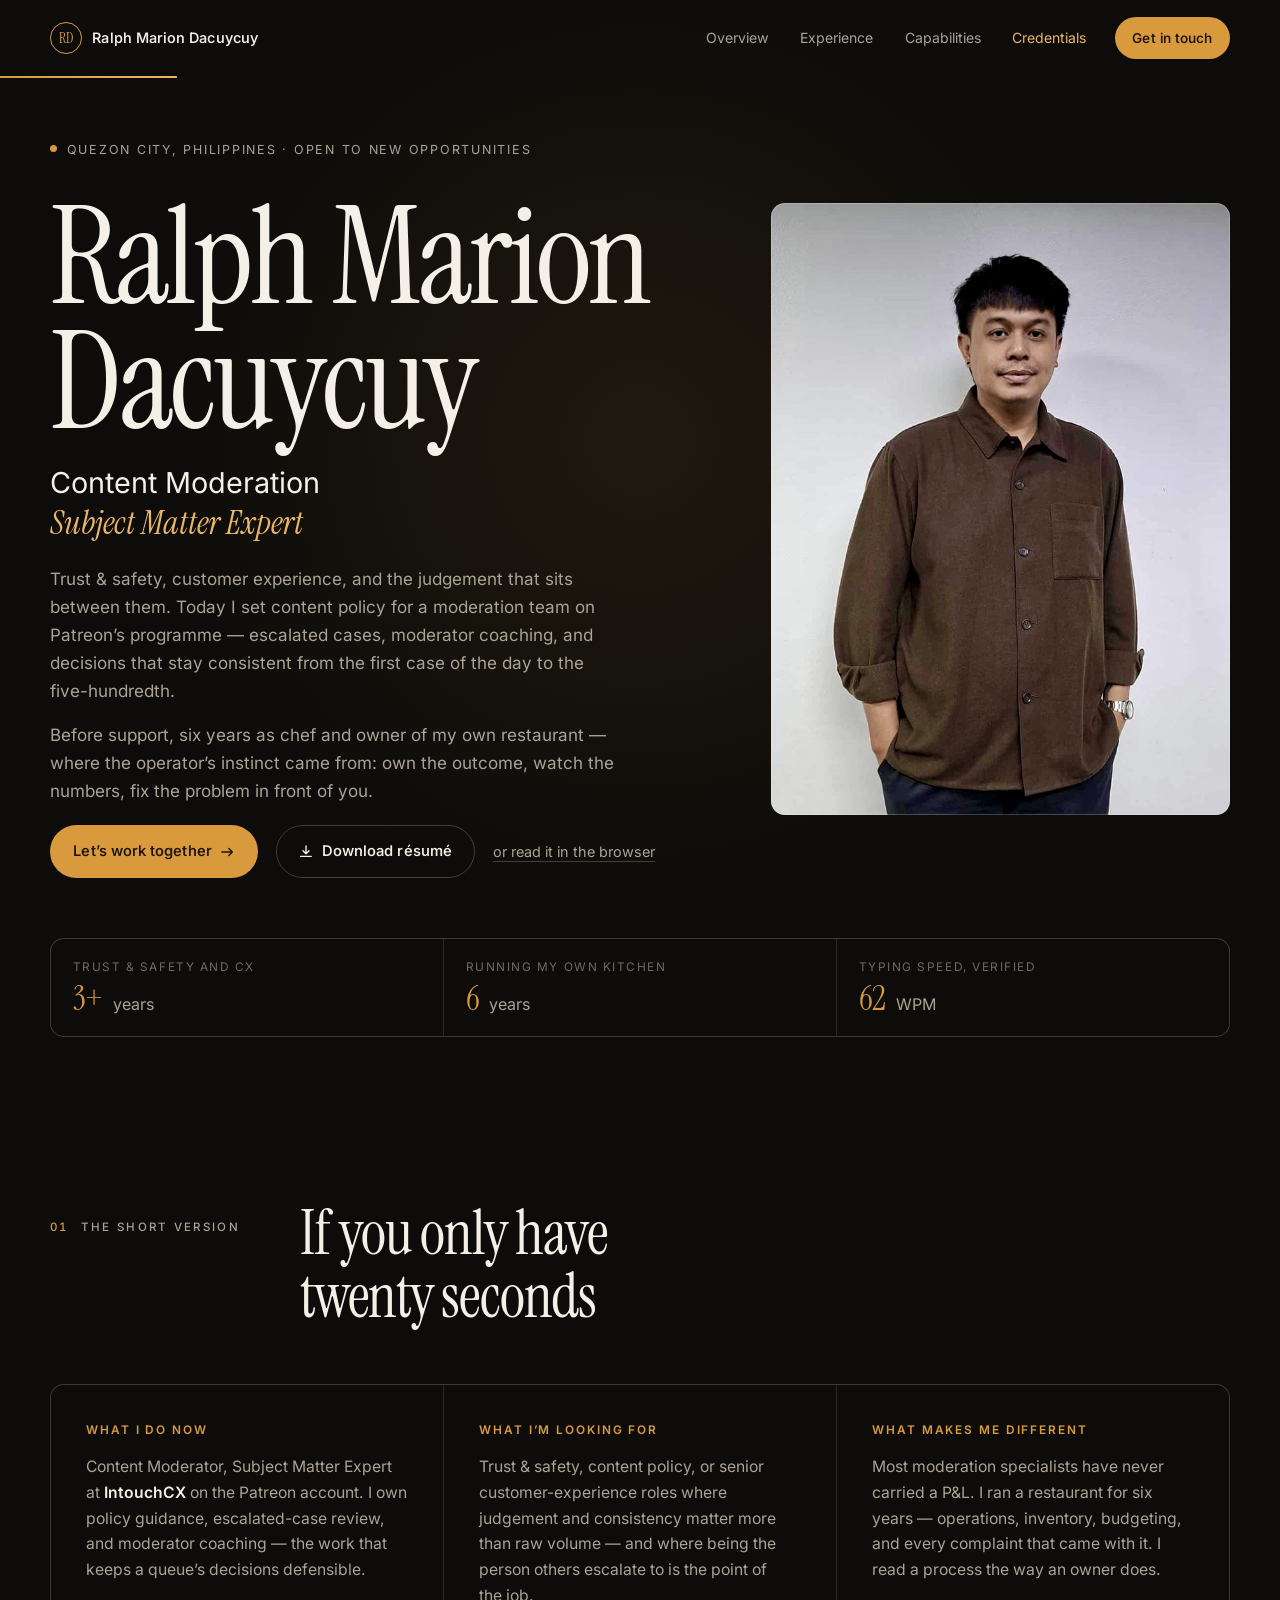
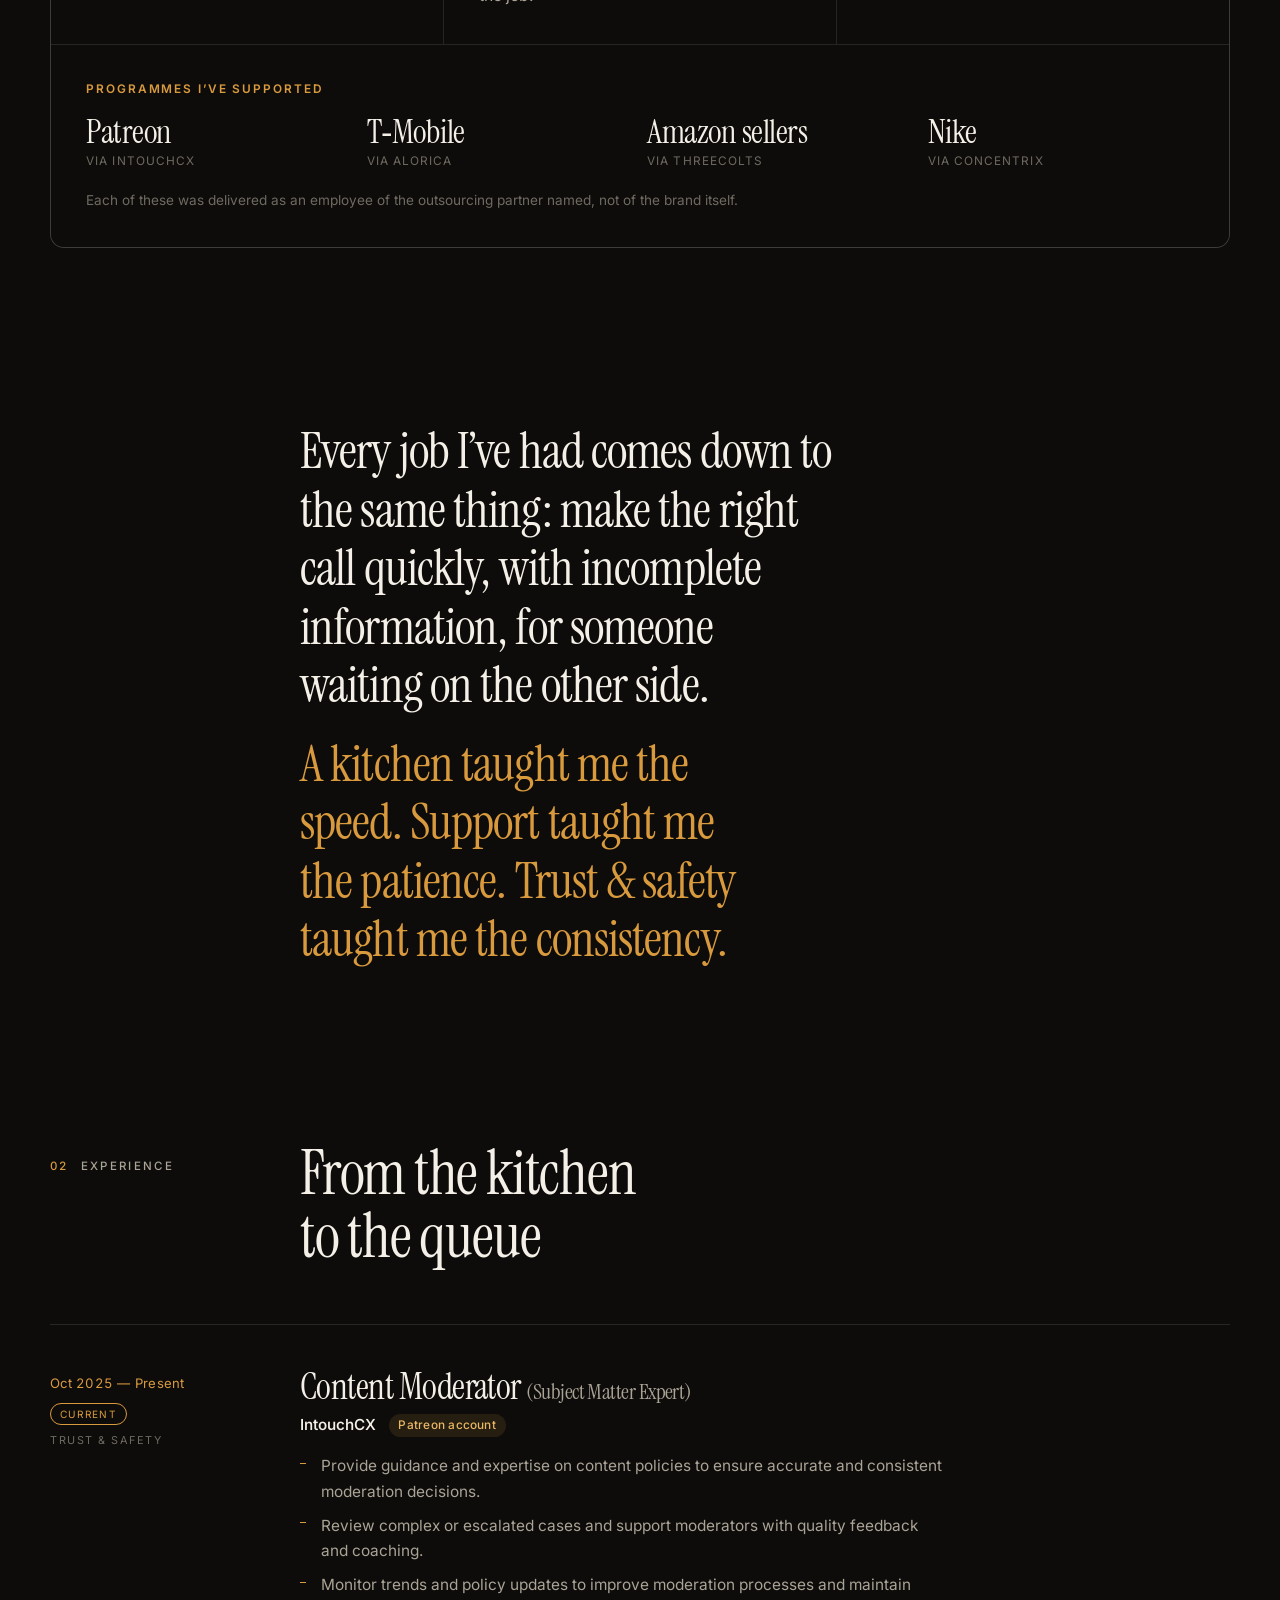
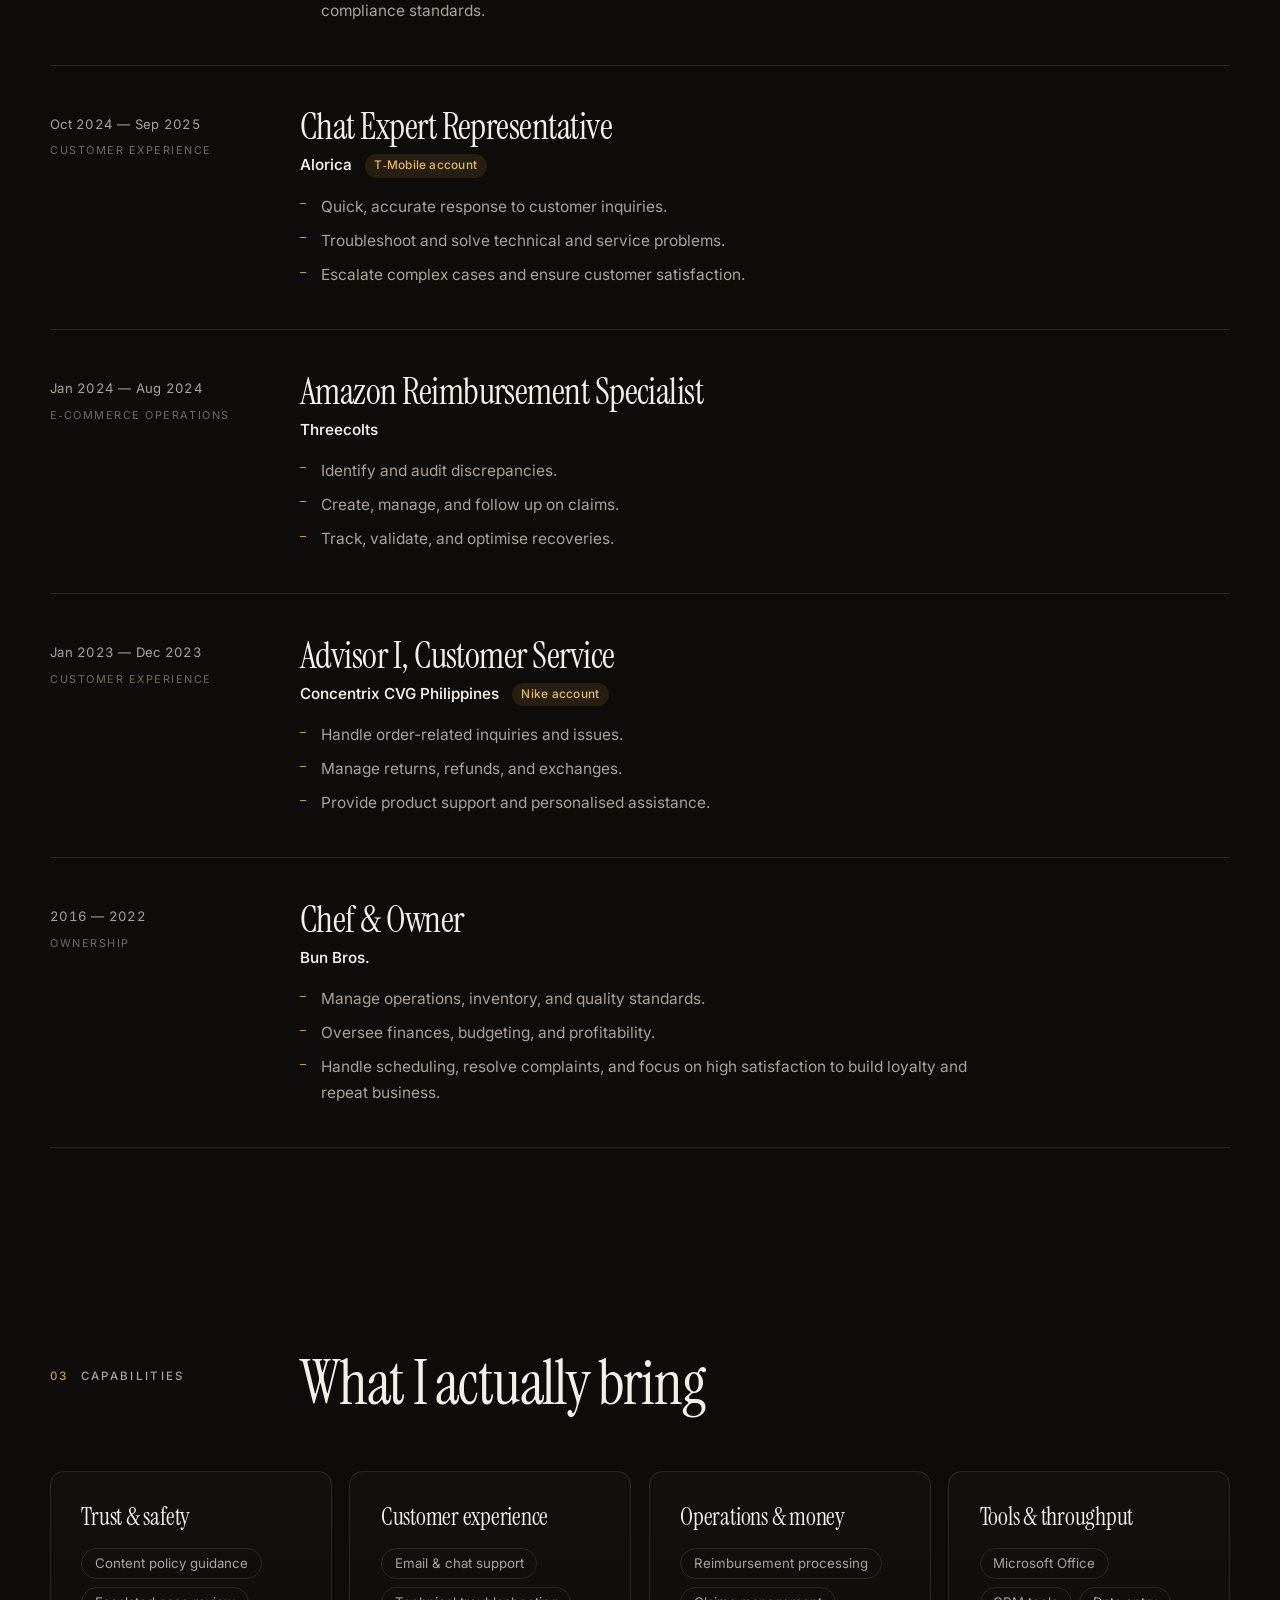
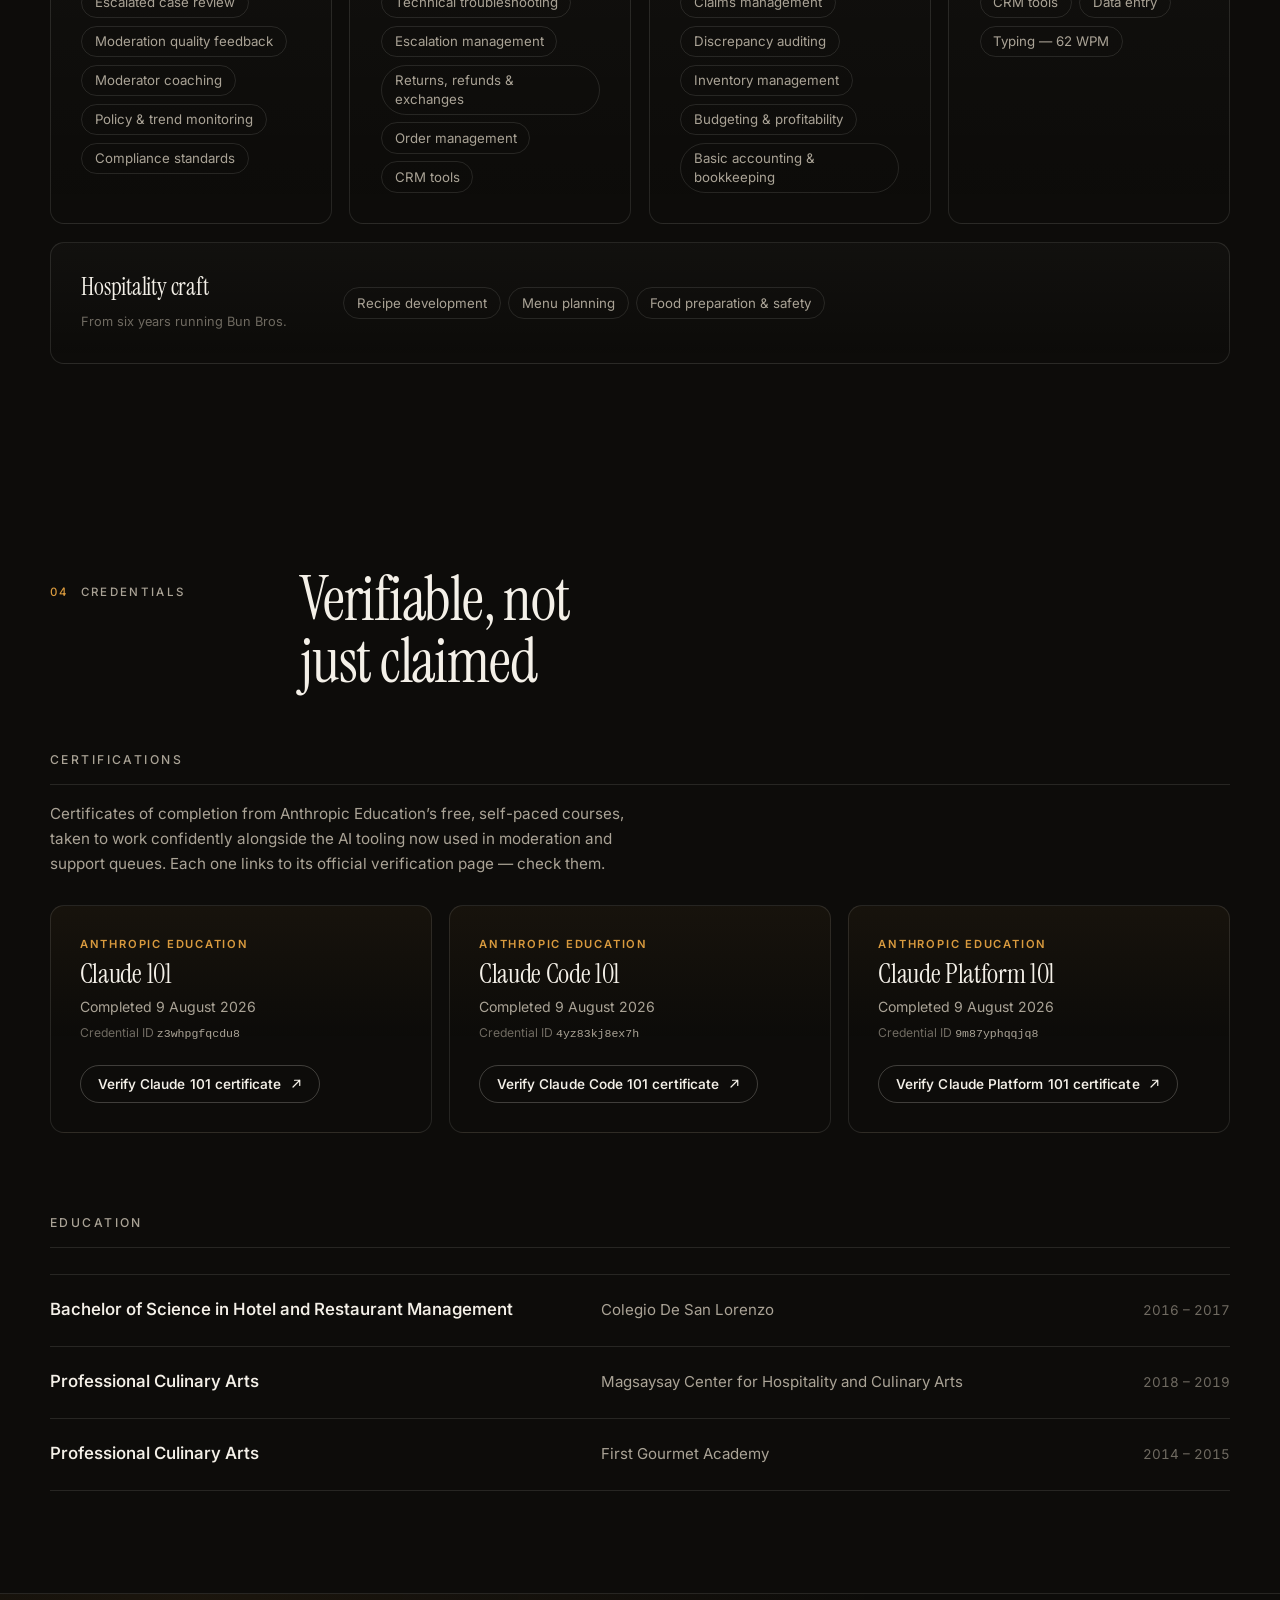
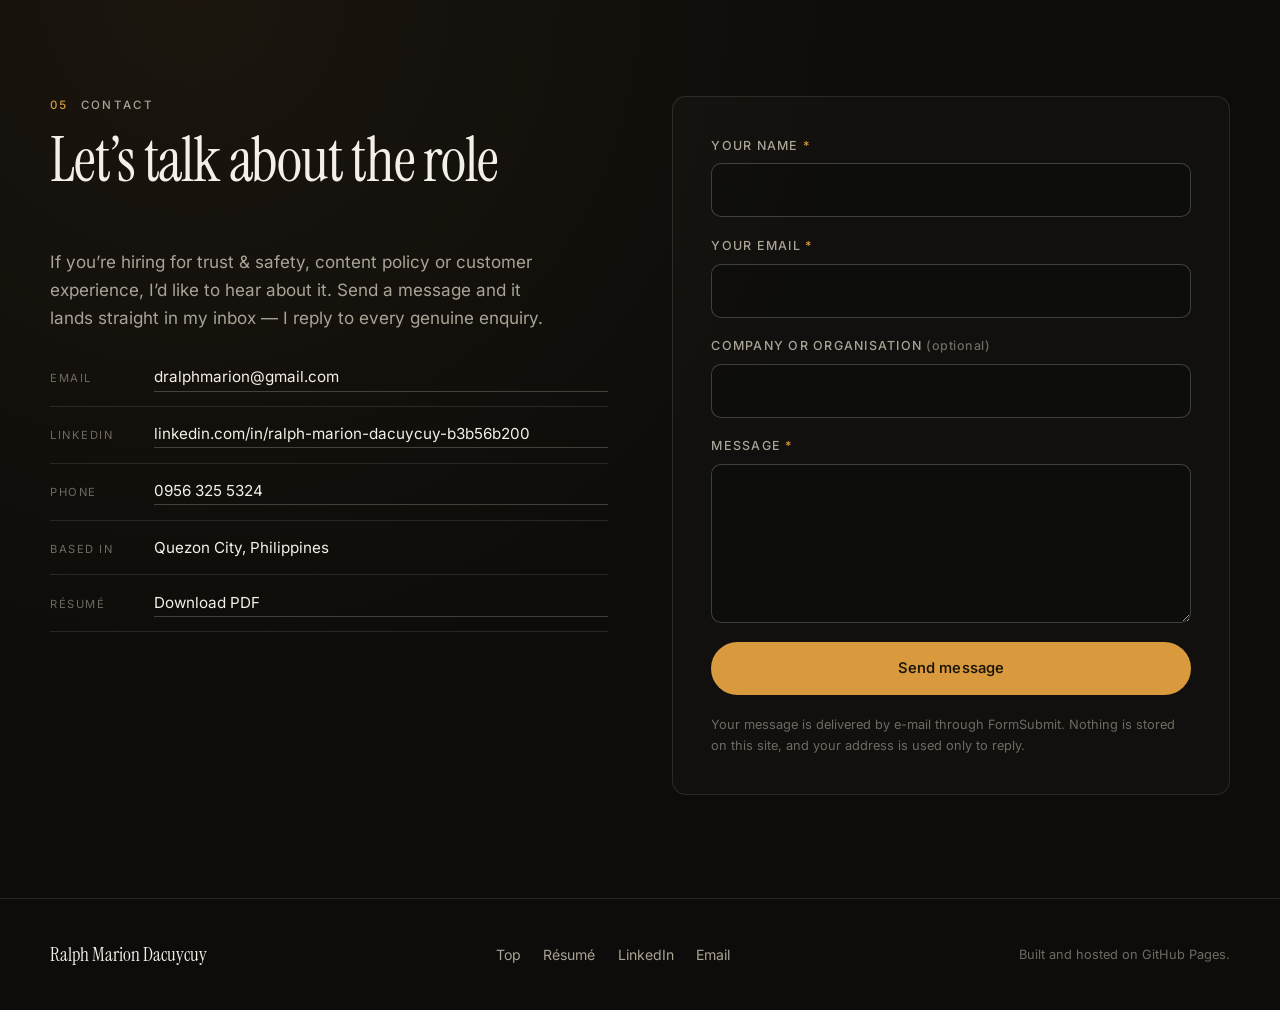
==== commit 69729fec: "feat: add LinkedIn profile to portfolio and resume Linked from the contact panel, the footer and the" ====
--- a/index.html
+++ b/index.html
@@ -42,6 +42,7 @@
   "jobTitle": "Content Moderator (Subject Matter Expert)",
   "url": "https://dralphmarion-hash.github.io/ralphmariondacuycuy/",
   "email": "mailto:dralphmarion@gmail.com",
+  "sameAs": ["https://www.linkedin.com/in/ralph-marion-dacuycuy-b3b56b200"],
   "image": "https://dralphmarion-hash.github.io/ralphmariondacuycuy/assets/img/portrait-720.jpg",
   "address": {
     "@type": "PostalAddress",
@@ -499,6 +500,11 @@
             <a href="mailto:dralphmarion@gmail.com">dralphmarion@gmail.com</a>
           </li>
           <li>
+            <span class="cd-label">LinkedIn</span>
+            <a href="https://www.linkedin.com/in/ralph-marion-dacuycuy-b3b56b200"
+               target="_blank" rel="noopener noreferrer">linkedin.com/in/ralph-marion-dacuycuy-b3b56b200</a>
+          </li>
+          <li>
             <span class="cd-label">Phone</span>
             <a href="tel:+639563255324">0956 325 5324</a>
           </li>
@@ -569,6 +575,8 @@
     <nav class="footer-nav" aria-label="Footer navigation">
       <a href="#top">Top</a>
       <a href="resume.html">R&eacute;sum&eacute;</a>
+      <a href="https://www.linkedin.com/in/ralph-marion-dacuycuy-b3b56b200"
+         target="_blank" rel="noopener noreferrer">LinkedIn</a>
       <a href="mailto:dralphmarion@gmail.com">Email</a>
     </nav>
     <p class="footer-note">Built and hosted on GitHub Pages.</p>
